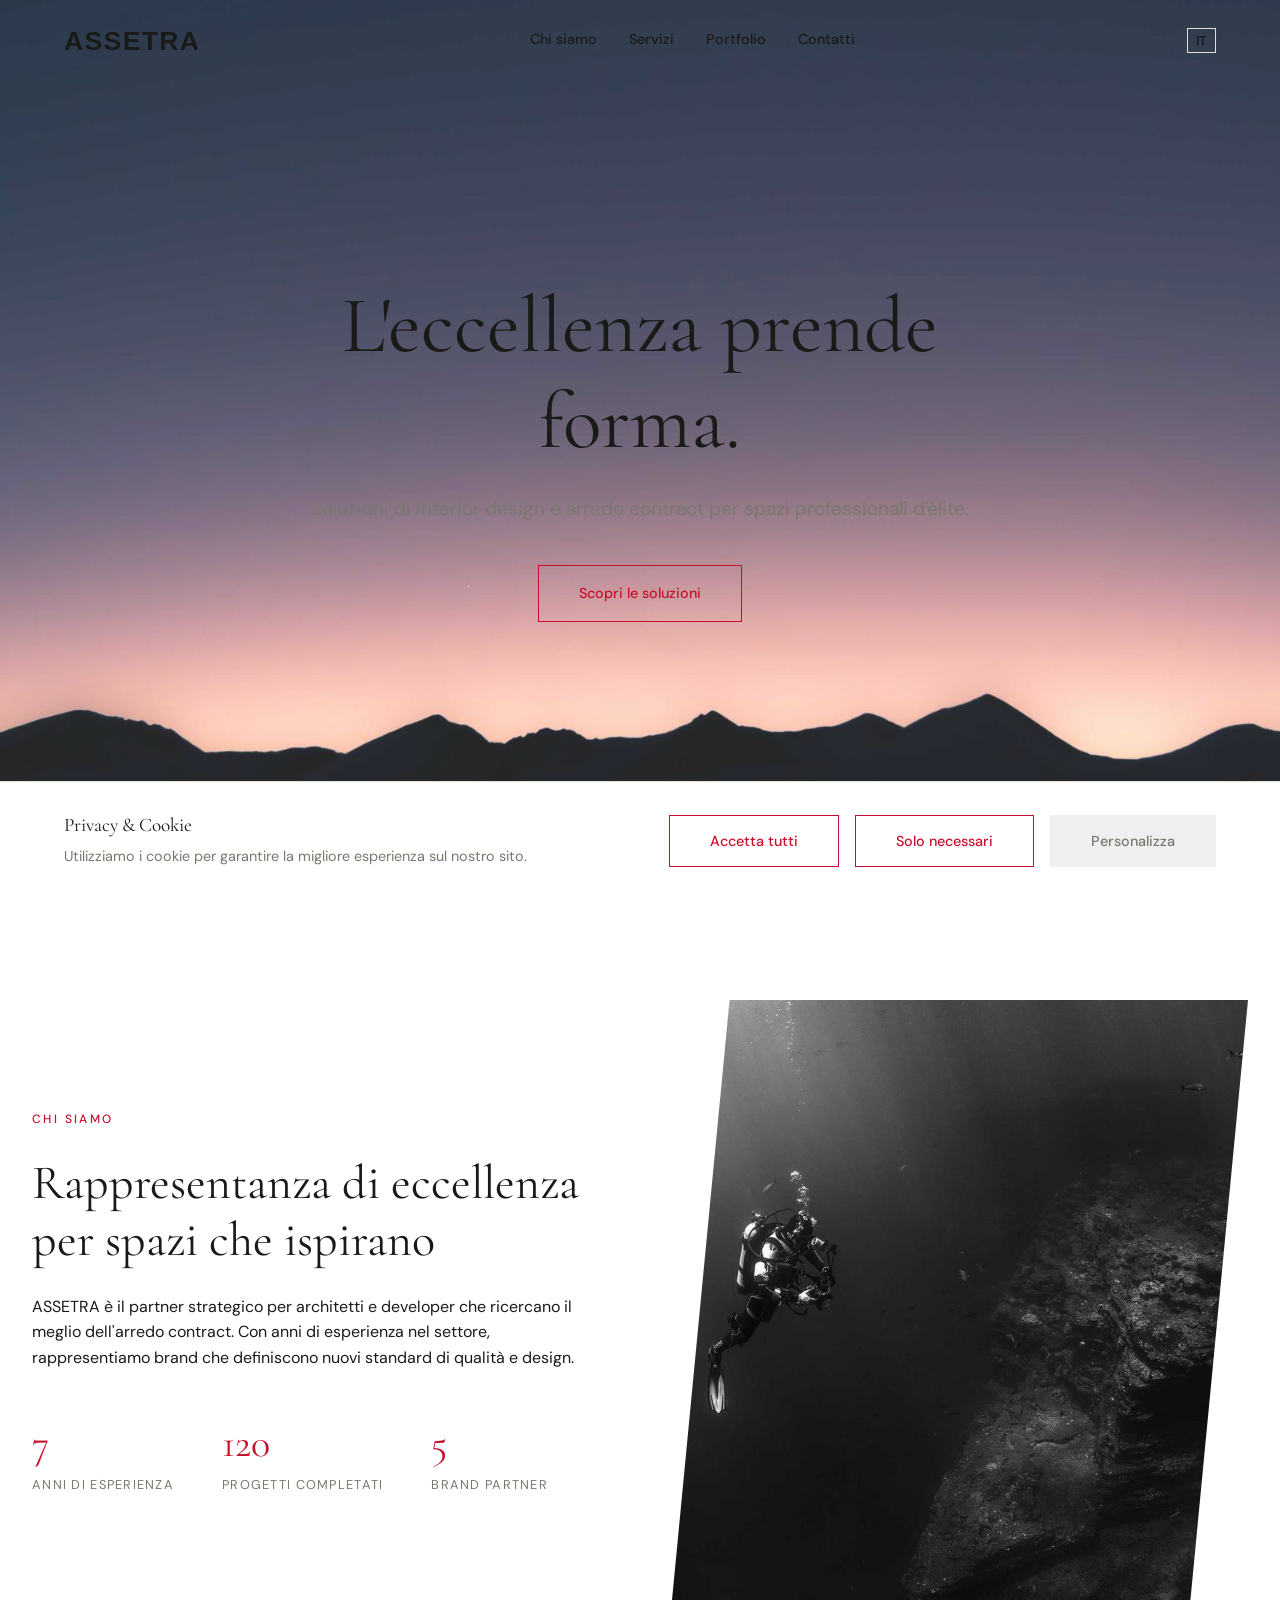
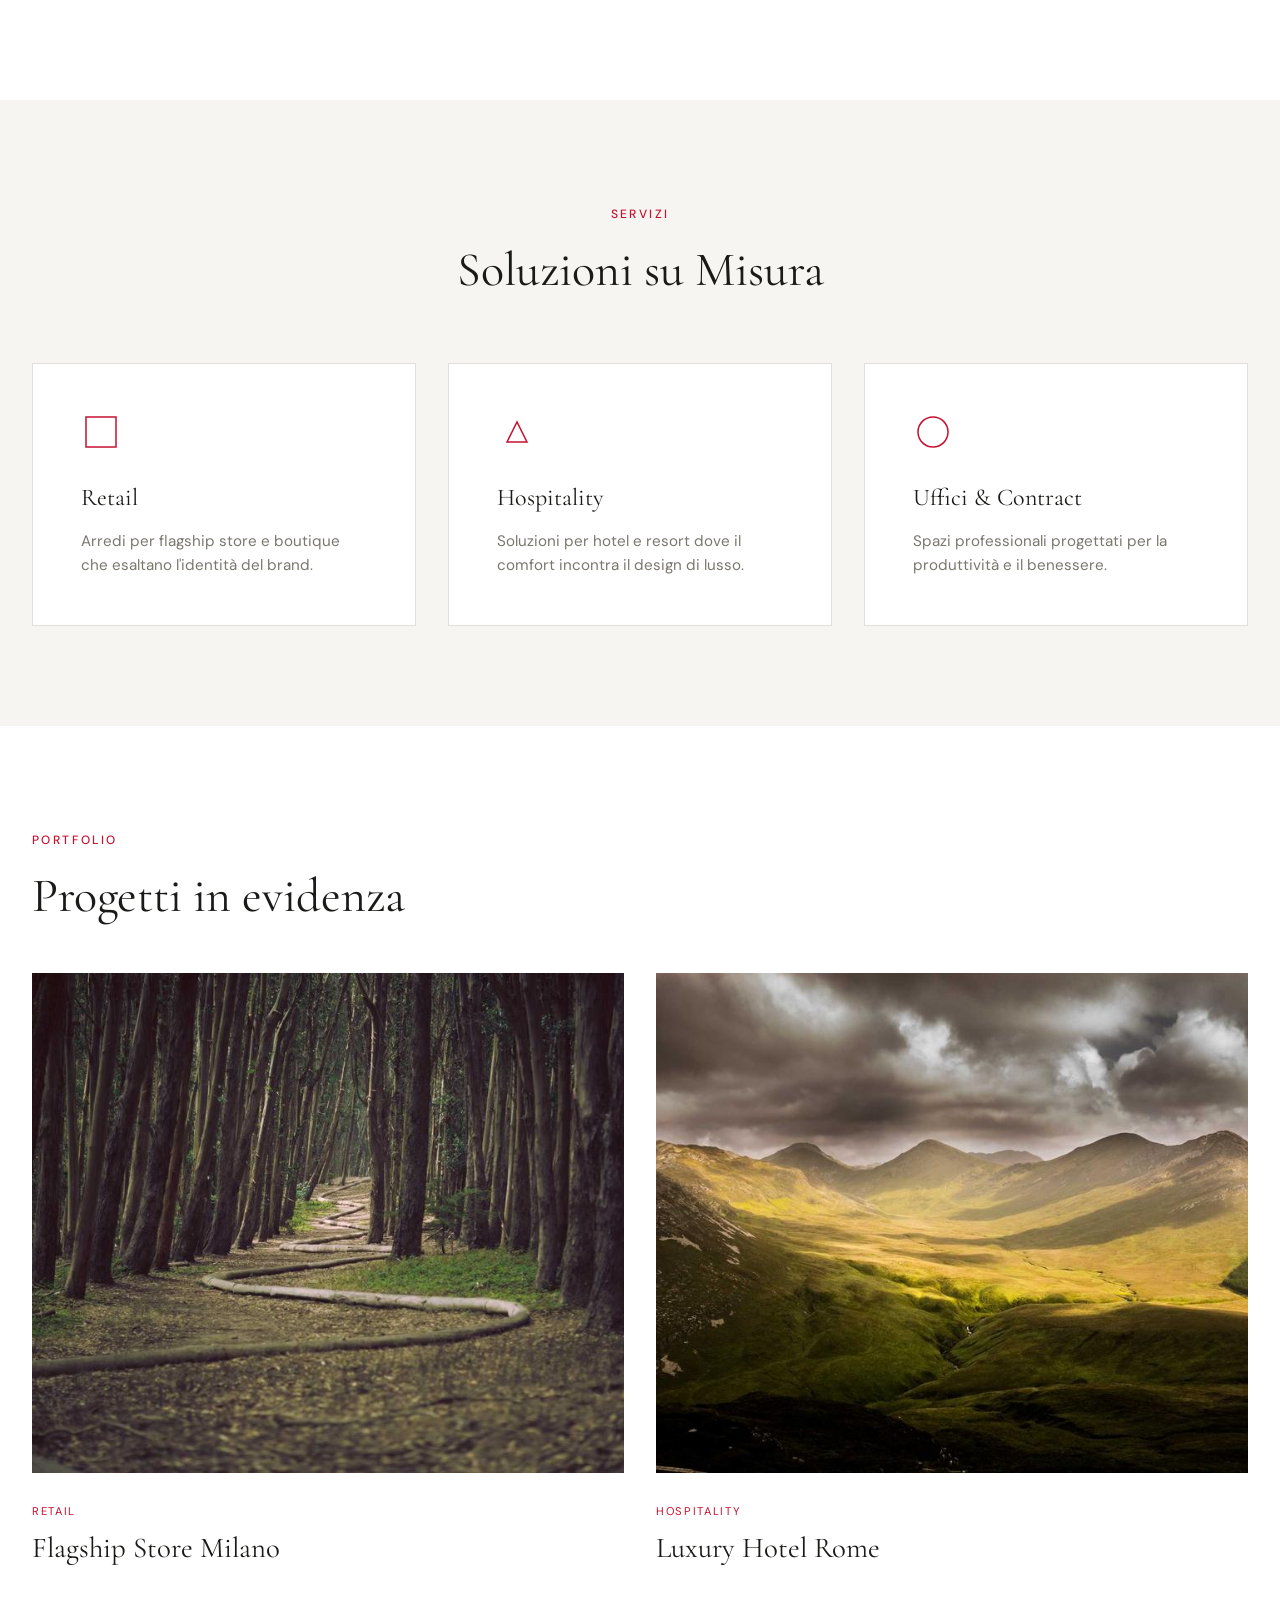
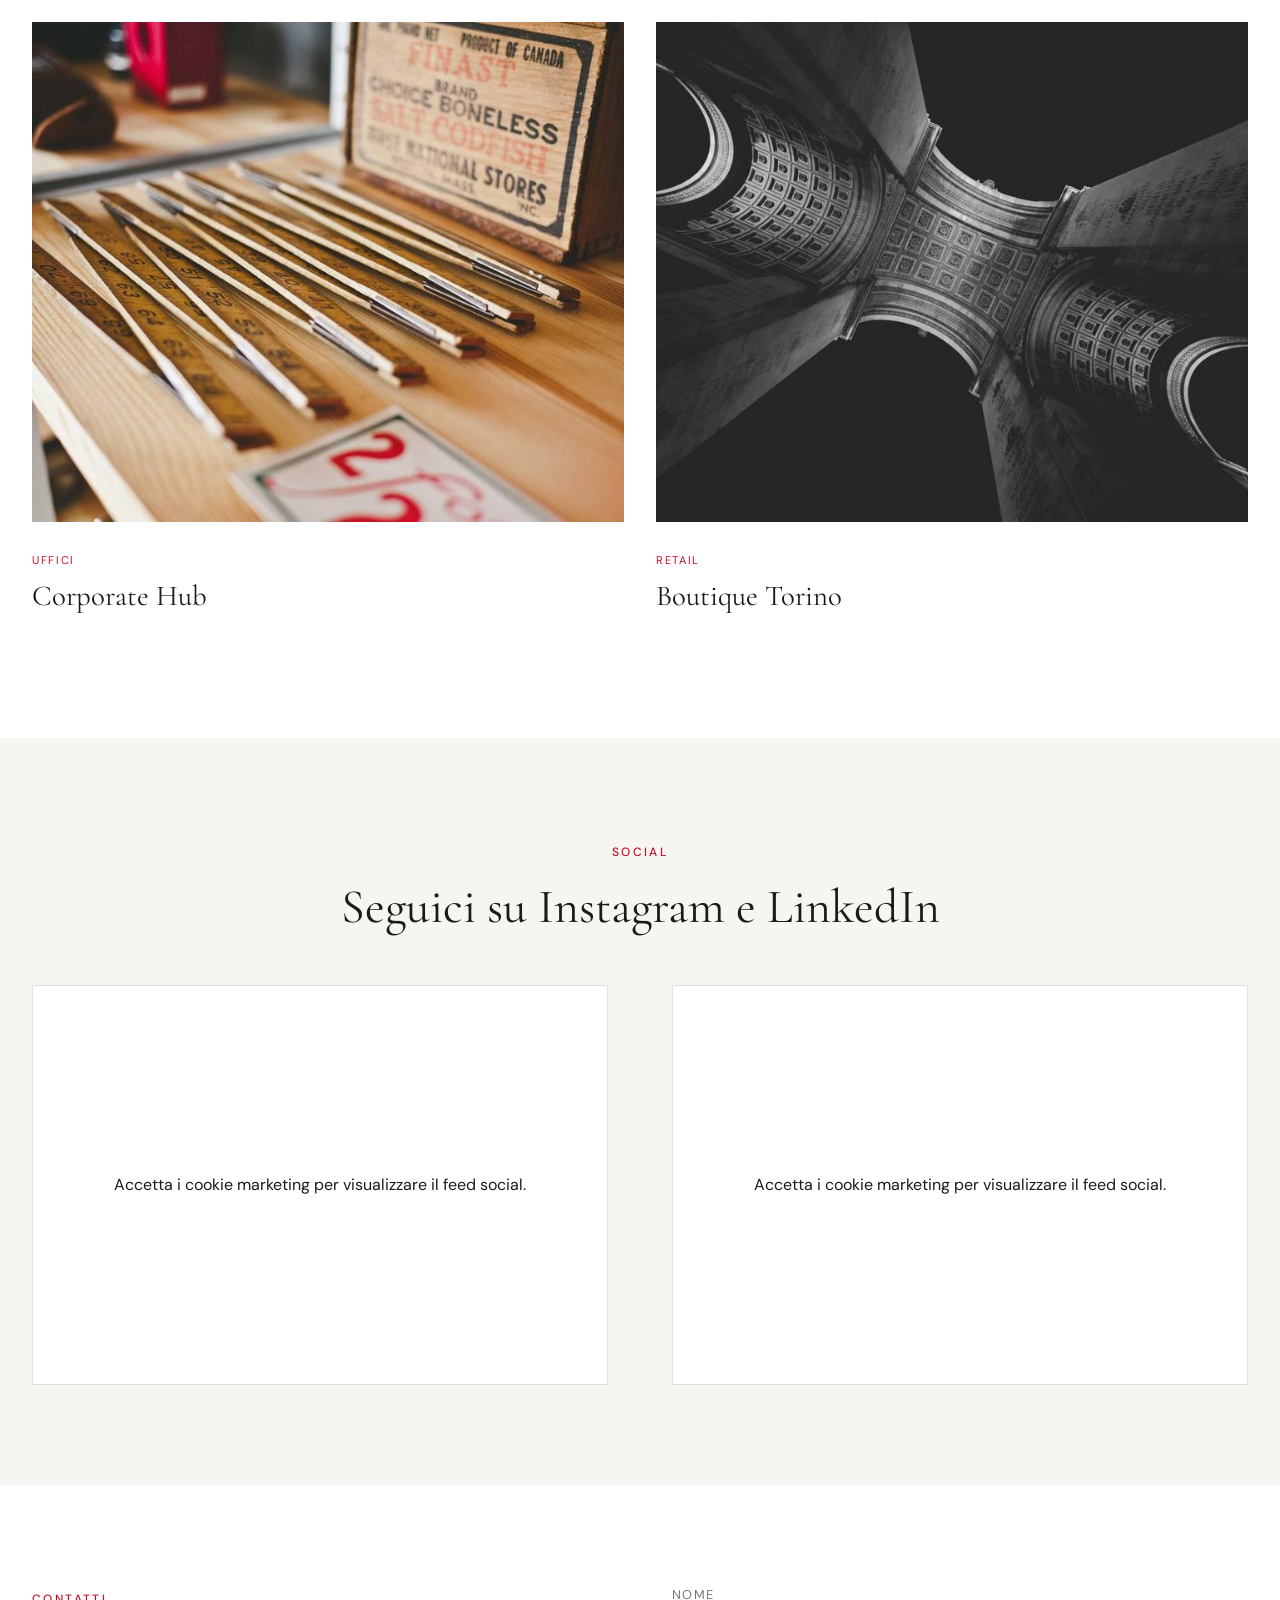
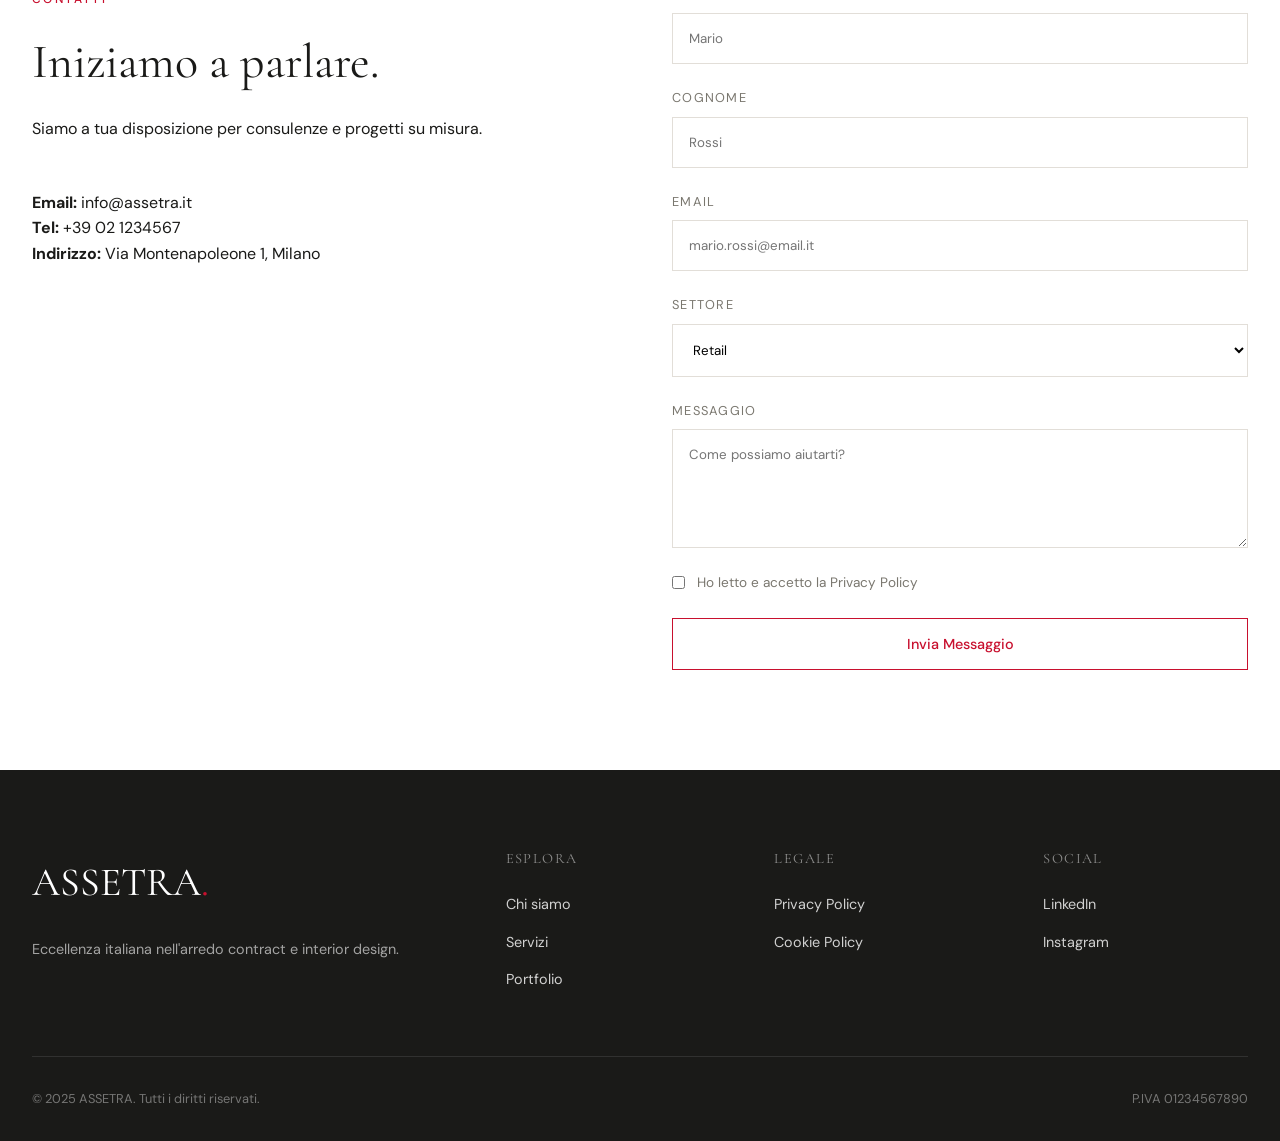
==== index.html @ 1ee89841 "Implement ASSETRA corporate website - Initialized project structure and brand assets. - Implemented " ====
<!DOCTYPE html>
<html lang="it">
<head>
  <meta charset="UTF-8">
  <meta name="viewport" content="width=device-width, initial-scale=1.0">
  <title>ASSETRA | Arredo Contract e Interior Design di Eccellenza — Retail, Hospitality, Uffici</title>
  <meta name="description" content="ASSETRA: Rappresentanza di eccellenza per soluzioni di interior design e arredo contract nel settore retail, hospitality e uffici. Qualità e design italiano.">
  <meta name="keywords" content="arredo contract, interior design, rappresentanza mobili, retail, hospitality, uffici, spazi professionali, arredo su misura">

  <!-- Open Graph -->
  <meta property="og:title" content="ASSETRA | Arredo Contract e Interior Design di Eccellenza">
  <meta property="og:description" content="Rappresentanza di eccellenza per soluzioni di interior design e arredo contract.">
  <meta property="og:image" content="https://www.assetra.it/assets/images/hero-main.jpg">
  <meta property="og:url" content="https://www.assetra.it/">
  <meta property="og:type" content="website">

  <link rel="stylesheet" href="assets/css/main.css">
  <link rel="stylesheet" href="assets/css/cookie-banner.css">

  <style>
    /* Section specific styles for early layout */
    section {
      overflow: hidden;
    }

    header {
      position: fixed;
      top: 0;
      width: 100%;
      height: var(--header-height);
      display: flex;
      align-items: center;
      justify-content: space-between;
      padding: 0 4rem;
      z-index: 100;
      transition: background 0.4s ease, border 0.4s ease;
      background: transparent;
    }

    header.scrolled {
      background: var(--color-surface);
      border-bottom: 1px solid var(--color-border);
    }

    .logo img {
      height: 40px;
    }

    .nav-links {
      display: flex;
      gap: 2rem;
      font-size: 0.9rem;
      font-weight: 500;
    }

    .nav-links a:hover {
      color: var(--color-accent);
    }

    #lang-toggle {
      cursor: pointer;
      font-weight: 600;
      font-size: 0.8rem;
      border: 1px solid var(--color-border);
      padding: 0.2rem 0.5rem;
    }

    #hero {
      height: 100vh;
      width: 100%;
      position: relative;
      display: flex;
      align-items: center;
      justify-content: center;
      overflow: hidden;
    }

    .hero-bg {
      position: absolute;
      top: 0;
      left: 0;
      width: 100%;
      height: 100%;
      background-image: url('assets/images/hero-main.jpg');
      background-size: cover;
      background-position: center;
      z-index: -1;
    }

    .hero-overlay {
      position: absolute;
      top: 0;
      left: 0;
      width: 100%;
      height: 100%;
      background: rgba(247,245,242,0.15);
      z-index: 0;
    }

    .hero-content {
      position: relative;
      z-index: 1;
      text-align: center;
      max-width: 800px;
    }

    .hero-content h1 {
      font-size: clamp(3rem, 8vw, 5rem);
      margin-bottom: 1.5rem;
    }

    .hero-content p {
      font-size: 1.2rem;
      color: var(--color-text-muted);
      margin-bottom: 2.5rem;
    }

    .scroll-indicator {
      position: absolute;
      bottom: 2rem;
      left: 50%;
      transform: translateX(-50%);
      width: 1px;
      height: 60px;
      background: var(--color-border);
      overflow: hidden;
    }

    .scroll-indicator::after {
      content: '';
      position: absolute;
      top: 0;
      left: 0;
      width: 100%;
      height: 100%;
      background: var(--color-accent);
      animation: scrollLine 2s infinite;
    }

    @keyframes scrollLine {
      0% { transform: translateY(-100%); }
      100% { transform: translateY(100%); }
    }

    #about {
      background: var(--color-surface);
      display: flex;
      align-items: center;
      min-height: 80vh;
    }

    .about-container {
      display: grid;
      grid-template-columns: 1fr 1fr;
      align-items: center;
      gap: 4rem;
    }

    .about-image {
      position: relative;
    }

    .about-image img {
      width: 100%;
      height: 600px;
      object-fit: cover;
      clip-path: polygon(10% 0%, 100% 0%, 90% 100%, 0% 100%);
    }

    .about-stats {
      display: flex;
      gap: 3rem;
      margin-top: 3rem;
    }

    .stat-item h3 {
      font-size: 2.5rem;
      color: var(--color-accent);
      margin-bottom: 0.5rem;
    }

    .stat-item p {
      font-size: 0.8rem;
      text-transform: uppercase;
      letter-spacing: 0.1em;
      color: var(--color-text-muted);
    }

    #services {
      background: var(--color-bg);
    }

    .services-grid {
      display: grid;
      grid-template-columns: repeat(3, 1fr);
      gap: 2rem;
      margin-top: 4rem;
    }

    .service-card {
      background: var(--color-surface);
      padding: 3rem;
      border: 1px solid var(--color-border);
      transition: all 0.4s ease;
    }

    .service-card:hover {
      border-color: var(--color-accent);
      transform: translateY(-10px);
    }

    .service-card h3 {
      font-size: 1.5rem;
      margin: 1.5rem 0 1rem;
    }

    .service-card p {
      color: var(--color-text-muted);
      font-size: 0.95rem;
    }

    .service-icon {
      width: 40px;
      height: 40px;
      stroke: var(--color-accent);
      stroke-width: 1.5;
      fill: none;
    }

    #portfolio {
      background: var(--color-surface);
    }

    .portfolio-grid {
      display: grid;
      grid-template-columns: repeat(2, 1fr);
      gap: 2rem;
      margin-top: 3rem;
    }

    .portfolio-item {
      position: relative;
      overflow: hidden;
      cursor: pointer;
    }

    .portfolio-item img {
      width: 100%;
      height: 500px;
      object-fit: cover;
      transition: transform 0.8s ease;
    }

    .portfolio-item:hover img {
      transform: scale(1.05);
    }

    .portfolio-info {
      padding: 1.5rem 0;
    }

    .portfolio-info span {
      font-size: 0.7rem;
      text-transform: uppercase;
      letter-spacing: 0.15em;
      color: var(--color-accent);
    }

    .portfolio-info h3 {
      font-size: 1.8rem;
      margin-top: 0.5rem;
    }

    #social-feed {
      background: var(--color-bg);
    }

    .social-grid {
      display: grid;
      grid-template-columns: 1fr 1fr;
      gap: 4rem;
      margin-top: 3rem;
    }

    .social-embed-placeholder {
      background: var(--color-surface);
      border: 1px solid var(--color-border);
      height: 400px;
      display: flex;
      align-items: center;
      justify-content: center;
      text-align: center;
      padding: 2rem;
    }

    #contact {
      background: var(--color-surface);
    }

    .contact-container {
      display: grid;
      grid-template-columns: 1fr 1fr;
      gap: 4rem;
    }

    .contact-form {
      display: flex;
      flex-direction: column;
      gap: 1.5rem;
    }

    .form-group {
      display: flex;
      flex-direction: column;
      gap: 0.5rem;
    }

    .form-group label {
      font-size: 0.8rem;
      text-transform: uppercase;
      letter-spacing: 0.1em;
      color: var(--color-text-muted);
    }

    .form-group input,
    .form-group select,
    .form-group textarea {
      padding: 1rem;
      border: 1px solid var(--color-border);
      background: transparent;
      font-family: var(--font-body);
      outline: none;
      transition: border-color 0.3s ease;
    }

    .form-group input:focus,
    .form-group select:focus,
    .form-group textarea:focus {
      border-color: var(--color-accent);
    }

    .privacy-check {
      display: flex;
      align-items: flex-start;
      gap: 0.75rem;
      font-size: 0.85rem;
      color: var(--color-text-muted);
    }

    .privacy-check input {
      margin-top: 0.25rem;
    }

    footer {
      background: var(--color-text);
      color: white;
      padding: 5rem 0 2rem;
    }

    .footer-grid {
      display: grid;
      grid-template-columns: 2fr 1fr 1fr 1fr;
      gap: 4rem;
      margin-bottom: 4rem;
    }

    .footer-logo {
      font-family: var(--font-display);
      font-size: 2.5rem;
      margin-bottom: 1.5rem;
    }

    .footer-links h4 {
      font-size: 0.9rem;
      text-transform: uppercase;
      letter-spacing: 0.1em;
      margin-bottom: 1.5rem;
      color: rgba(255,255,255,0.5);
    }

    .footer-links ul {
      display: flex;
      flex-direction: column;
      gap: 0.75rem;
    }

    .footer-links a {
      font-size: 0.9rem;
      color: rgba(255,255,255,0.8);
    }

    .footer-links a:hover {
      color: white;
    }

    .footer-bottom {
      border-top: 1px solid rgba(255,255,255,0.1);
      padding-top: 2rem;
      display: flex;
      justify-content: space-between;
      font-size: 0.8rem;
      color: rgba(255,255,255,0.4);
    }

    @media (max-width: 1024px) {
      header { padding: 0 2rem; }
      .nav-links { display: none; } /* Mobile menu simplified for now */

      .about-container, .contact-container, .social-grid, .footer-grid {
        grid-template-columns: 1fr;
        gap: 2rem;
      }

      .services-grid, .portfolio-grid {
        grid-template-columns: 1fr;
      }
    }
  </style>
</head>
<body>

  <header>
    <div class="logo">
      <a href="#"><img src="assets/svg/logo.svg" alt="ASSETRA Logo"></a>
    </div>

    <nav class="nav-links">
      <a href="#about" data-it="Chi siamo" data-en="About Us">Chi siamo</a>
      <a href="#services" data-it="Servizi" data-en="Services">Servizi</a>
      <a href="#portfolio" data-it="Portfolio" data-en="Portfolio">Portfolio</a>
      <a href="#contact" data-it="Contatti" data-en="Contact">Contatti</a>
    </nav>

    <div class="header-actions">
      <span id="lang-toggle">IT</span>
    </div>
  </header>

  <main>
    <section id="hero">
      <div class="hero-bg"></div>
      <div class="hero-overlay"></div>
      <div class="hero-content reveal">
        <h1 data-it="L'eccellenza prende forma." data-en="Excellence takes shape.">L'eccellenza prende forma.</h1>
        <p data-it="Soluzioni di interior design e arredo contract per spazi professionali d'élite." data-en="Interior design and contract furnishing solutions for elite professional spaces.">Soluzioni di interior design e arredo contract per spazi professionali d'élite.</p>
        <a href="#services" class="btn btn-outline-accent" data-it="Scopri le soluzioni" data-en="Discover solutions">Scopri le soluzioni</a>
      </div>
      <div class="scroll-indicator"></div>
    </section>

    <section id="about" class="section-padding">
      <div class="container about-container">
        <div class="about-text reveal">
          <span class="uppercase-xs text-accent" data-it="Chi Siamo" data-en="About Us">Chi Siamo</span>
          <h2 style="font-size: 3rem; margin: 1.5rem 0;" data-it="Rappresentanza di eccellenza per spazi che ispirano" data-en="Excellence representation for inspiring spaces">Rappresentanza di eccellenza per spazi che ispirano</h2>
          <p data-it="ASSETRA è il partner strategico per architetti e developer che ricercano il meglio dell'arredo contract. Con anni di esperienza nel settore, rappresentiamo brand che definiscono nuovi standard di qualità e design." data-en="ASSETRA is the strategic partner for architects and developers seeking the best in contract furnishing. With years of industry experience, we represent brands that define new standards of quality and design.">ASSETRA è il partner strategico per architetti e developer che ricercano il meglio dell'arredo contract. Con anni di esperienza nel settore, rappresentiamo brand che definiscono nuovi standard di qualità e design.</p>

          <div class="about-stats">
            <div class="stat-item">
              <h3 class="stat-number" data-target="15">0</h3>
              <p data-it="Anni di Esperienza" data-en="Years of Experience">Anni di Esperienza</p>
            </div>
            <div class="stat-item">
              <h3 class="stat-number" data-target="250">0</h3>
              <p data-it="Progetti Completati" data-en="Projects Completed">Progetti Completati</p>
            </div>
            <div class="stat-item">
              <h3 class="stat-number" data-target="12">0</h3>
              <p data-it="Brand Partner" data-en="Partner Brands">Brand Partner</p>
            </div>
          </div>
        </div>
        <div class="about-image reveal" style="transition-delay: 0.2s;">
          <img src="assets/images/about-main.jpg" alt="Interior Design Consultation" loading="lazy">
        </div>
      </div>
    </section>

    <section id="services" class="section-padding">
      <div class="container">
        <div class="text-center reveal">
          <span class="uppercase-xs text-accent" data-it="Servizi" data-en="Services">Servizi</span>
          <h2 style="font-size: 3rem; margin-top: 1rem;" data-it="Soluzioni su Misura" data-en="Tailored Solutions">Soluzioni su Misura</h2>
        </div>

        <div class="services-grid">
          <div class="service-card reveal">
            <svg class="service-icon"><rect x="5" y="5" width="30" height="30" /></svg>
            <h3 data-it="Retail" data-en="Retail">Retail</h3>
            <p data-it="Arredi per flagship store e boutique che esaltano l'identità del brand." data-en="Furnishings for flagship stores and boutiques that enhance brand identity.">Arredi per flagship store e boutique che esaltano l'identità del brand.</p>
          </div>
          <div class="service-card reveal" style="transition-delay: 0.1s;">
            <svg class="service-icon"><path d="M10 30 L20 10 L30 30 Z" /></svg>
            <h3 data-it="Hospitality" data-en="Hospitality">Hospitality</h3>
            <p data-it="Soluzioni per hotel e resort dove il comfort incontra il design di lusso." data-en="Solutions for hotels and resorts where comfort meets luxury design.">Soluzioni per hotel e resort dove il comfort incontra il design di lusso.</p>
          </div>
          <div class="service-card reveal" style="transition-delay: 0.2s;">
            <svg class="service-icon"><circle cx="20" cy="20" r="15" /></svg>
            <h3 data-it="Uffici & Contract" data-en="Offices & Contract">Uffici & Contract</h3>
            <p data-it="Spazi professionali progettati per la produttività e il benessere." data-en="Professional spaces designed for productivity and well-being.">Spazi professionali progettati per la produttività e il benessere.</p>
          </div>
        </div>
      </div>
    </section>

    <section id="portfolio" class="section-padding">
      <div class="container">
        <div class="reveal">
          <span class="uppercase-xs text-accent" data-it="Portfolio" data-en="Portfolio">Portfolio</span>
          <h2 style="font-size: 3rem; margin-top: 1rem;" data-it="Progetti in evidenza" data-en="Featured Projects">Progetti in evidenza</h2>
        </div>

        <div class="portfolio-grid">
          <div class="portfolio-item reveal">
            <img src="assets/images/portfolio-retail-01.jpg" alt="Retail Project" loading="lazy">
            <div class="portfolio-info">
              <span data-it="Retail" data-en="Retail">Retail</span>
              <h3 data-it="Flagship Store Milano" data-en="Milan Flagship Store">Flagship Store Milano</h3>
            </div>
          </div>
          <div class="portfolio-item reveal" style="transition-delay: 0.1s;">
            <img src="assets/images/portfolio-hospitality-01.jpg" alt="Hospitality Project" loading="lazy">
            <div class="portfolio-info">
              <span data-it="Hospitality" data-en="Hospitality">Hospitality</span>
              <h3 data-it="Luxury Hotel Rome" data-en="Luxury Hotel Rome">Luxury Hotel Rome</h3>
            </div>
          </div>
          <div class="portfolio-item reveal">
            <img src="assets/images/portfolio-office-01.jpg" alt="Office Project" loading="lazy">
            <div class="portfolio-info">
              <span data-it="Uffici" data-en="Offices">Uffici</span>
              <h3 data-it="Corporate Hub" data-en="Corporate Hub">Corporate Hub</h3>
            </div>
          </div>
          <div class="portfolio-item reveal" style="transition-delay: 0.1s;">
            <img src="assets/images/portfolio-retail-02.jpg" alt="Retail Project" loading="lazy">
            <div class="portfolio-info">
              <span data-it="Retail" data-en="Retail">Retail</span>
              <h3 data-it="Boutique Torino" data-en="Turin Boutique">Boutique Torino</h3>
            </div>
          </div>
        </div>
      </div>
    </section>

    <section id="social-feed" class="section-padding">
      <div class="container">
        <div class="text-center reveal">
          <span class="uppercase-xs text-accent" data-it="Social" data-en="Social">Social</span>
          <h2 style="font-size: 3rem; margin-top: 1rem;" data-it="Seguici su Instagram e LinkedIn" data-en="Follow us on Instagram & LinkedIn">Seguici su Instagram e LinkedIn</h2>
        </div>

        <div class="social-grid">
          <div class="social-embed-placeholder reveal" data-type="LinkedIn">
            <!-- TODO: sostituire con embed LinkedIn SDK -->
          </div>
          <div class="social-embed-placeholder reveal" data-type="Instagram" style="transition-delay: 0.1s;">
            <!-- TODO: sostituire con embed Instagram SDK -->
          </div>
        </div>
      </div>
    </section>

    <section id="contact" class="section-padding">
      <div class="container contact-container">
        <div class="contact-info reveal">
          <span class="uppercase-xs text-accent" data-it="Contatti" data-en="Contact">Contatti</span>
          <h2 style="font-size: 3rem; margin: 1.5rem 0;" data-it="Iniziamo a parlare." data-en="Let's start talking.">Iniziamo a parlare.</h2>
          <p style="margin-bottom: 3rem;" data-it="Siamo a tua disposizione per consulenze e progetti su misura." data-en="We are at your disposal for consultations and custom projects.">Siamo a tua disposizione per consulenze e progetti su misura.</p>

          <div class="contact-details">
            <p><strong>Email:</strong> info@assetra.it</p>
            <p><strong>Tel:</strong> +39 02 1234567</p>
            <p><strong>Indirizzo:</strong> Via Montenapoleone 1, Milano</p>
          </div>
        </div>

        <div class="contact-form reveal" style="transition-delay: 0.2s;">
          <div class="form-group">
            <label data-it="Nome" data-en="First Name">Nome</label>
            <input type="text" placeholder="Mario">
          </div>
          <div class="form-group">
            <label data-it="Cognome" data-en="Last Name">Cognome</label>
            <input type="text" placeholder="Rossi">
          </div>
          <div class="form-group">
            <label data-it="Email" data-en="Email">Email</label>
            <input type="email" placeholder="mario.rossi@email.it">
          </div>
          <div class="form-group">
            <label data-it="Settore" data-en="Sector">Settore</label>
            <select>
              <option value="retail">Retail</option>
              <option value="hospitality">Hospitality</option>
              <option value="office">Uffici</option>
              <option value="professional">Spazi Professionali</option>
            </select>
          </div>
          <div class="form-group">
            <label data-it="Messaggio" data-en="Message">Messaggio</label>
            <textarea rows="5" placeholder="Come possiamo aiutarti?"></textarea>
          </div>
          <div class="privacy-check">
            <input type="checkbox" id="privacy-policy">
            <label for="privacy-policy" data-it="Ho letto e accetto la Privacy Policy" data-en="I have read and accept the Privacy Policy">Ho letto e accetto la Privacy Policy</label>
          </div>
          <button class="btn btn-outline-accent" data-it="Invia Messaggio" data-en="Send Message">Invia Messaggio</button>
        </div>
      </div>
    </section>
  </main>

  <footer>
    <div class="container">
      <div class="footer-grid">
        <div class="footer-brand">
          <div class="footer-logo">ASSETRA<span style="color: var(--color-accent)">.</span></div>
          <p style="opacity: 0.6; font-size: 0.9rem;" data-it="Eccellenza italiana nell'arredo contract e interior design." data-en="Italian excellence in contract furnishing and interior design.">Eccellenza italiana nell'arredo contract e interior design.</p>
        </div>
        <div class="footer-links">
          <h4 data-it="Esplora" data-en="Explore">Esplora</h4>
          <ul>
            <li><a href="#about" data-it="Chi siamo" data-en="About Us">Chi siamo</a></li>
            <li><a href="#services" data-it="Servizi" data-en="Services">Servizi</a></li>
            <li><a href="#portfolio" data-it="Portfolio" data-en="Portfolio">Portfolio</a></li>
          </ul>
        </div>
        <div class="footer-links">
          <h4 data-it="Legale" data-en="Legal">Legale</h4>
          <ul>
            <li><a href="privacy-policy.html">Privacy Policy</a></li>
            <li><a href="cookie-policy.html">Cookie Policy</a></li>
          </ul>
        </div>
        <div class="footer-links">
          <h4 data-it="Social" data-en="Social">Social</h4>
          <ul>
            <li><a href="#">LinkedIn</a></li>
            <li><a href="#">Instagram</a></li>
          </ul>
        </div>
      </div>
      <div class="footer-bottom">
        <p>© 2025 ASSETRA. <span data-it="Tutti i diritti riservati." data-en="All rights reserved.">Tutti i diritti riservati.</span></p>
        <p>P.IVA 01234567890</p>
      </div>
    </div>
  </footer>

  <div class="cookie-banner">
    <div class="container">
      <div class="cookie-content">
        <h3 data-it="Privacy & Cookie" data-en="Privacy & Cookies">Privacy & Cookie</h3>
        <p data-it="Utilizziamo i cookie per garantire la migliore esperienza sul nostro sito." data-en="We use cookies to ensure the best experience on our website.">Utilizziamo i cookie per garantire la migliore esperienza sul nostro sito.</p>
      </div>
      <div class="cookie-actions">
        <button id="cookie-accept-all" class="btn btn-outline-accent" data-it="Accetta tutti" data-en="Accept all">Accetta tutti</button>
        <button id="cookie-necessary" class="btn btn-outline-accent" data-it="Solo necessari" data-en="Necessary only">Solo necessari</button>
        <button id="cookie-customize" class="btn" style="color: var(--color-text-muted)" data-it="Personalizza" data-en="Customize">Personalizza</button>
      </div>
    </div>
  </div>

  <script src="assets/js/cookie-consent.js"></script>
  <script src="assets/js/main.js"></script>
  <script src="assets/js/social-feed-placeholder.js"></script>
</body>
</html>
---- assets/css/main.css ----
@import url('https://fonts.googleapis.com/css2?family=Cormorant+Garamond:ital,wght@0,300;0,400;0,600;1,300;1,400&family=DM+Sans:wght@300;400;500&display=swap');

:root {
  --color-bg:         #F7F5F2;   /* off-white caldo, non bianco puro */
  --color-surface:    #FFFFFF;
  --color-text:       #1A1A18;   /* quasi-nero elegante */
  --color-text-muted: #7A776F;
  --color-accent:     #C8102E;   /* rosso ASSETRA — usarlo con parsimonia */
  --color-accent-dim: #E8D5D8;   /* rosso desaturato per sfondi sottili */
  --color-border:     #E2DED8;
  --color-gold:       #C9A96E;   /* opzionale: accento lusso secondario */

  --font-display: 'Cormorant Garamond', serif;
  --font-body: 'DM Sans', sans-serif;

  --transition-smooth: 0.8s ease;
  --header-height: 80px;
}

* {
  margin: 0;
  padding: 0;
  box-sizing: border-box;
}

html {
  scroll-behavior: smooth;
}

body {
  font-family: var(--font-body);
  background-color: var(--color-bg);
  color: var(--color-text);
  line-height: 1.6;
  -webkit-font-smoothing: antialiased;
}

h1, h2, h3, h4, .display-font {
  font-family: var(--font-display);
  font-weight: 400;
  line-height: 1.2;
}

a {
  text-decoration: none;
  color: inherit;
  transition: 0.3s ease;
}

ul {
  list-style: none;
}

img {
  max-width: 100%;
  height: auto;
  display: block;
}

/* Utilities */
.container {
  max-width: 1440px;
  margin: 0 auto;
  padding: 0 2rem;
}

.section-padding {
  padding: 100px 0;
}

.uppercase-xs {
  font-size: 0.75rem;
  text-transform: uppercase;
  letter-spacing: 0.2em;
  font-weight: 500;
}

.text-center { text-align: center; }
.text-accent { color: var(--color-accent); }

/* Buttons */
.btn {
  display: inline-block;
  padding: 1rem 2.5rem;
  border-radius: 0;
  font-family: var(--font-body);
  font-weight: 500;
  font-size: 0.9rem;
  cursor: pointer;
  transition: all 0.4s ease;
  border: 1px solid transparent;
}

.btn-outline-accent {
  border-color: var(--color-accent);
  color: var(--color-accent);
  background: transparent;
}

.btn-outline-accent:hover {
  background: var(--color-accent);
  color: white;
}

/* Animations */
.reveal {
  opacity: 0;
  transform: translateY(30px);
  transition: opacity var(--transition-smooth), transform var(--transition-smooth);
}

.reveal.active {
  opacity: 1;
  transform: translateY(0);
}

/* Responsive */
@media (max-width: 768px) {
  .section-padding {
    padding: 60px 0;
  }
}
---- assets/css/cookie-banner.css ----
.cookie-banner {
  position: fixed;
  bottom: 0;
  left: 0;
  width: 100%;
  background: var(--color-surface);
  border-top: 1px solid var(--color-border);
  padding: 2rem;
  z-index: 1000;
  transform: translateY(100%);
  transition: transform 0.5s ease;
}

.cookie-banner.active {
  transform: translateY(0);
}

.cookie-banner .container {
  display: flex;
  justify-content: space-between;
  align-items: center;
  gap: 2rem;
}

.cookie-content h3 {
  font-size: 1.2rem;
  margin-bottom: 0.5rem;
}

.cookie-content p {
  font-size: 0.9rem;
  color: var(--color-text-muted);
}

.cookie-actions {
  display: flex;
  gap: 1rem;
  flex-shrink: 0;
}

.cookie-modal {
  position: fixed;
  top: 50%;
  left: 50%;
  transform: translate(-50%, -50%);
  background: var(--color-surface);
  padding: 3rem;
  z-index: 1001;
  width: 90%;
  max-width: 600px;
  display: none;
}

.cookie-modal.active {
  display: block;
}

.cookie-overlay {
  position: fixed;
  top: 0;
  left: 0;
  width: 100%;
  height: 100%;
  background: rgba(0,0,0,0.5);
  z-index: 1000;
  display: none;
}

.cookie-overlay.active {
  display: block;
}

@media (max-width: 768px) {
  .cookie-banner .container {
    flex-direction: column;
    align-items: flex-start;
  }

  .cookie-actions {
    width: 100%;
    flex-direction: column;
  }
}
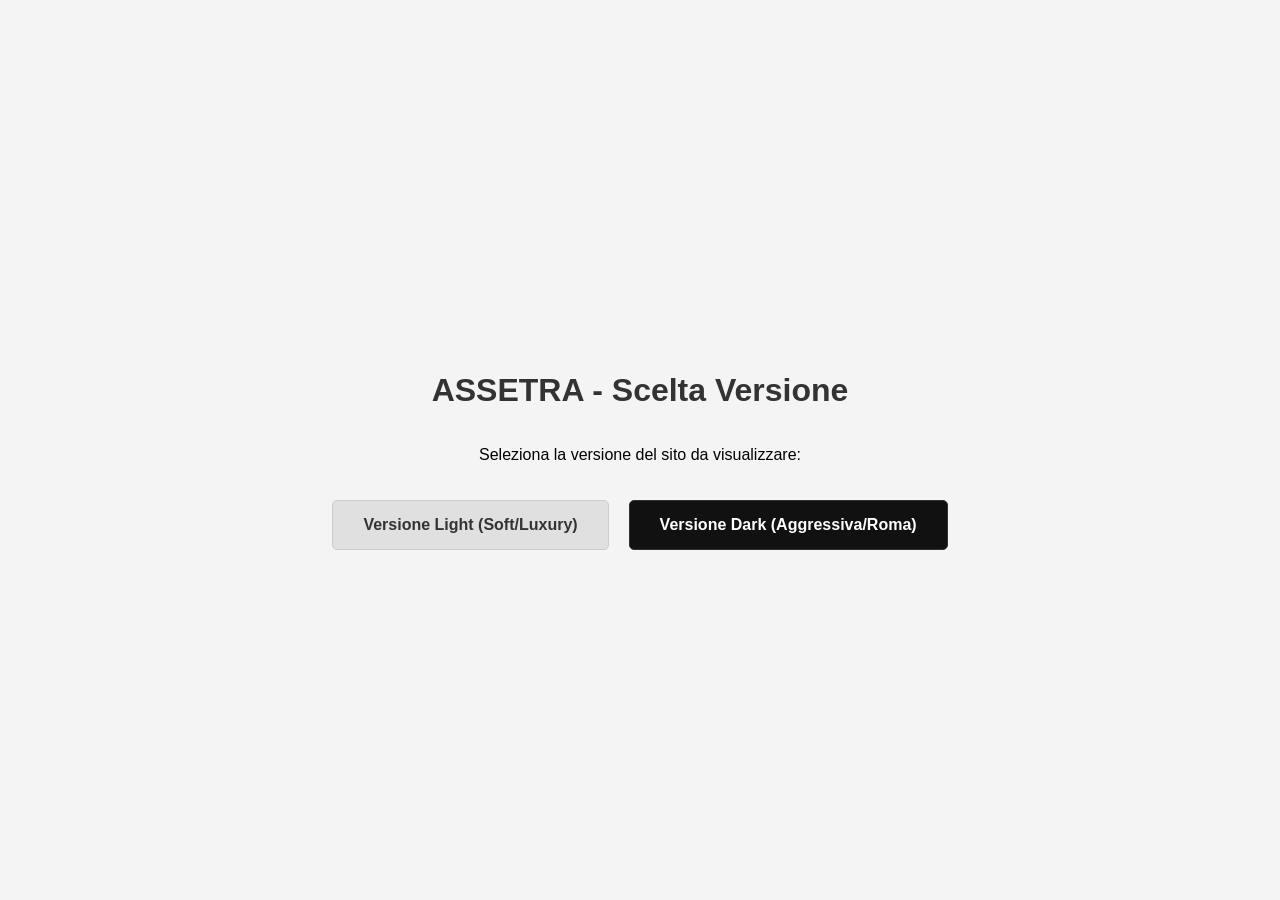
==== commit 39a8d942: "Add light and dark variants of ASSETRA website with preview index Co-authored-by: luca-petra <130548" ====
--- a/index.html
+++ b/index.html
@@ -1,669 +1,57 @@
 <!DOCTYPE html>
 <html lang="it">
 <head>
-  <meta charset="UTF-8">
-  <meta name="viewport" content="width=device-width, initial-scale=1.0">
-  <title>ASSETRA | Arredo Contract e Interior Design di Eccellenza — Retail, Hospitality, Uffici</title>
-  <meta name="description" content="ASSETRA: Rappresentanza di eccellenza per soluzioni di interior design e arredo contract nel settore retail, hospitality e uffici. Qualità e design italiano.">
-  <meta name="keywords" content="arredo contract, interior design, rappresentanza mobili, retail, hospitality, uffici, spazi professionali, arredo su misura">
-
-  <!-- Open Graph -->
-  <meta property="og:title" content="ASSETRA | Arredo Contract e Interior Design di Eccellenza">
-  <meta property="og:description" content="Rappresentanza di eccellenza per soluzioni di interior design e arredo contract.">
-  <meta property="og:image" content="https://www.assetra.it/assets/images/hero-main.jpg">
-  <meta property="og:url" content="https://www.assetra.it/">
-  <meta property="og:type" content="website">
-
-  <link rel="stylesheet" href="assets/css/main.css">
-  <link rel="stylesheet" href="assets/css/cookie-banner.css">
-
-  <style>
-    /* Section specific styles for early layout */
-    section {
-      overflow: hidden;
-    }
-
-    header {
-      position: fixed;
-      top: 0;
-      width: 100%;
-      height: var(--header-height);
-      display: flex;
-      align-items: center;
-      justify-content: space-between;
-      padding: 0 4rem;
-      z-index: 100;
-      transition: background 0.4s ease, border 0.4s ease;
-      background: transparent;
-    }
-
-    header.scrolled {
-      background: var(--color-surface);
-      border-bottom: 1px solid var(--color-border);
-    }
-
-    .logo img {
-      height: 40px;
-    }
-
-    .nav-links {
-      display: flex;
-      gap: 2rem;
-      font-size: 0.9rem;
-      font-weight: 500;
-    }
-
-    .nav-links a:hover {
-      color: var(--color-accent);
-    }
-
-    #lang-toggle {
-      cursor: pointer;
-      font-weight: 600;
-      font-size: 0.8rem;
-      border: 1px solid var(--color-border);
-      padding: 0.2rem 0.5rem;
-    }
-
-    #hero {
-      height: 100vh;
-      width: 100%;
-      position: relative;
-      display: flex;
-      align-items: center;
-      justify-content: center;
-      overflow: hidden;
-    }
-
-    .hero-bg {
-      position: absolute;
-      top: 0;
-      left: 0;
-      width: 100%;
-      height: 100%;
-      background-image: url('assets/images/hero-main.jpg');
-      background-size: cover;
-      background-position: center;
-      z-index: -1;
-    }
-
-    .hero-overlay {
-      position: absolute;
-      top: 0;
-      left: 0;
-      width: 100%;
-      height: 100%;
-      background: rgba(247,245,242,0.15);
-      z-index: 0;
-    }
-
-    .hero-content {
-      position: relative;
-      z-index: 1;
-      text-align: center;
-      max-width: 800px;
-    }
-
-    .hero-content h1 {
-      font-size: clamp(3rem, 8vw, 5rem);
-      margin-bottom: 1.5rem;
-    }
-
-    .hero-content p {
-      font-size: 1.2rem;
-      color: var(--color-text-muted);
-      margin-bottom: 2.5rem;
-    }
-
-    .scroll-indicator {
-      position: absolute;
-      bottom: 2rem;
-      left: 50%;
-      transform: translateX(-50%);
-      width: 1px;
-      height: 60px;
-      background: var(--color-border);
-      overflow: hidden;
-    }
-
-    .scroll-indicator::after {
-      content: '';
-      position: absolute;
-      top: 0;
-      left: 0;
-      width: 100%;
-      height: 100%;
-      background: var(--color-accent);
-      animation: scrollLine 2s infinite;
-    }
-
-    @keyframes scrollLine {
-      0% { transform: translateY(-100%); }
-      100% { transform: translateY(100%); }
-    }
-
-    #about {
-      background: var(--color-surface);
-      display: flex;
-      align-items: center;
-      min-height: 80vh;
-    }
-
-    .about-container {
-      display: grid;
-      grid-template-columns: 1fr 1fr;
-      align-items: center;
-      gap: 4rem;
-    }
-
-    .about-image {
-      position: relative;
-    }
-
-    .about-image img {
-      width: 100%;
-      height: 600px;
-      object-fit: cover;
-      clip-path: polygon(10% 0%, 100% 0%, 90% 100%, 0% 100%);
-    }
-
-    .about-stats {
-      display: flex;
-      gap: 3rem;
-      margin-top: 3rem;
-    }
-
-    .stat-item h3 {
-      font-size: 2.5rem;
-      color: var(--color-accent);
-      margin-bottom: 0.5rem;
-    }
-
-    .stat-item p {
-      font-size: 0.8rem;
-      text-transform: uppercase;
-      letter-spacing: 0.1em;
-      color: var(--color-text-muted);
-    }
-
-    #services {
-      background: var(--color-bg);
-    }
-
-    .services-grid {
-      display: grid;
-      grid-template-columns: repeat(3, 1fr);
-      gap: 2rem;
-      margin-top: 4rem;
-    }
-
-    .service-card {
-      background: var(--color-surface);
-      padding: 3rem;
-      border: 1px solid var(--color-border);
-      transition: all 0.4s ease;
-    }
-
-    .service-card:hover {
-      border-color: var(--color-accent);
-      transform: translateY(-10px);
-    }
-
-    .service-card h3 {
-      font-size: 1.5rem;
-      margin: 1.5rem 0 1rem;
-    }
-
-    .service-card p {
-      color: var(--color-text-muted);
-      font-size: 0.95rem;
-    }
-
-    .service-icon {
-      width: 40px;
-      height: 40px;
-      stroke: var(--color-accent);
-      stroke-width: 1.5;
-      fill: none;
-    }
-
-    #portfolio {
-      background: var(--color-surface);
-    }
-
-    .portfolio-grid {
-      display: grid;
-      grid-template-columns: repeat(2, 1fr);
-      gap: 2rem;
-      margin-top: 3rem;
-    }
-
-    .portfolio-item {
-      position: relative;
-      overflow: hidden;
-      cursor: pointer;
-    }
-
-    .portfolio-item img {
-      width: 100%;
-      height: 500px;
-      object-fit: cover;
-      transition: transform 0.8s ease;
-    }
-
-    .portfolio-item:hover img {
-      transform: scale(1.05);
-    }
-
-    .portfolio-info {
-      padding: 1.5rem 0;
-    }
-
-    .portfolio-info span {
-      font-size: 0.7rem;
-      text-transform: uppercase;
-      letter-spacing: 0.15em;
-      color: var(--color-accent);
-    }
-
-    .portfolio-info h3 {
-      font-size: 1.8rem;
-      margin-top: 0.5rem;
-    }
-
-    #social-feed {
-      background: var(--color-bg);
-    }
-
-    .social-grid {
-      display: grid;
-      grid-template-columns: 1fr 1fr;
-      gap: 4rem;
-      margin-top: 3rem;
-    }
-
-    .social-embed-placeholder {
-      background: var(--color-surface);
-      border: 1px solid var(--color-border);
-      height: 400px;
-      display: flex;
-      align-items: center;
-      justify-content: center;
-      text-align: center;
-      padding: 2rem;
-    }
-
-    #contact {
-      background: var(--color-surface);
-    }
-
-    .contact-container {
-      display: grid;
-      grid-template-columns: 1fr 1fr;
-      gap: 4rem;
-    }
-
-    .contact-form {
-      display: flex;
-      flex-direction: column;
-      gap: 1.5rem;
-    }
-
-    .form-group {
-      display: flex;
-      flex-direction: column;
-      gap: 0.5rem;
-    }
-
-    .form-group label {
-      font-size: 0.8rem;
-      text-transform: uppercase;
-      letter-spacing: 0.1em;
-      color: var(--color-text-muted);
-    }
-
-    .form-group input,
-    .form-group select,
-    .form-group textarea {
-      padding: 1rem;
-      border: 1px solid var(--color-border);
-      background: transparent;
-      font-family: var(--font-body);
-      outline: none;
-      transition: border-color 0.3s ease;
-    }
-
-    .form-group input:focus,
-    .form-group select:focus,
-    .form-group textarea:focus {
-      border-color: var(--color-accent);
-    }
-
-    .privacy-check {
-      display: flex;
-      align-items: flex-start;
-      gap: 0.75rem;
-      font-size: 0.85rem;
-      color: var(--color-text-muted);
-    }
-
-    .privacy-check input {
-      margin-top: 0.25rem;
-    }
-
-    footer {
-      background: var(--color-text);
-      color: white;
-      padding: 5rem 0 2rem;
-    }
-
-    .footer-grid {
-      display: grid;
-      grid-template-columns: 2fr 1fr 1fr 1fr;
-      gap: 4rem;
-      margin-bottom: 4rem;
-    }
-
-    .footer-logo {
-      font-family: var(--font-display);
-      font-size: 2.5rem;
-      margin-bottom: 1.5rem;
-    }
-
-    .footer-links h4 {
-      font-size: 0.9rem;
-      text-transform: uppercase;
-      letter-spacing: 0.1em;
-      margin-bottom: 1.5rem;
-      color: rgba(255,255,255,0.5);
-    }
-
-    .footer-links ul {
-      display: flex;
-      flex-direction: column;
-      gap: 0.75rem;
-    }
-
-    .footer-links a {
-      font-size: 0.9rem;
-      color: rgba(255,255,255,0.8);
-    }
-
-    .footer-links a:hover {
-      color: white;
-    }
-
-    .footer-bottom {
-      border-top: 1px solid rgba(255,255,255,0.1);
-      padding-top: 2rem;
-      display: flex;
-      justify-content: space-between;
-      font-size: 0.8rem;
-      color: rgba(255,255,255,0.4);
-    }
-
-    @media (max-width: 1024px) {
-      header { padding: 0 2rem; }
-      .nav-links { display: none; } /* Mobile menu simplified for now */
-
-      .about-container, .contact-container, .social-grid, .footer-grid {
-        grid-template-columns: 1fr;
-        gap: 2rem;
-      }
-
-      .services-grid, .portfolio-grid {
-        grid-template-columns: 1fr;
-      }
-    }
-  </style>
+    <meta charset="UTF-8">
+    <meta name="viewport" content="width=device-width, initial-scale=1.0">
+    <title>ASSETRA Preview</title>
+    <style>
+        body {
+            font-family: sans-serif;
+            display: flex;
+            flex-direction: column;
+            align-items: center;
+            justify-content: center;
+            height: 100vh;
+            margin: 0;
+            background-color: #f4f4f4;
+        }
+        h1 {
+            color: #333;
+        }
+        .container {
+            display: flex;
+            gap: 20px;
+            margin-top: 20px;
+        }
+        a {
+            display: inline-block;
+            padding: 15px 30px;
+            text-decoration: none;
+            color: white;
+            border-radius: 5px;
+            font-weight: bold;
+            transition: opacity 0.3s;
+        }
+        a:hover {
+            opacity: 0.8;
+        }
+        .btn-light {
+            background-color: #e0e0e0;
+            color: #333;
+            border: 1px solid #ccc;
+        }
+        .btn-dark {
+            background-color: #111;
+            border: 1px solid #333;
+        }
+    </style>
 </head>
 <body>
-
-  <header>
-    <div class="logo">
-      <a href="#"><img src="assets/svg/logo.svg" alt="ASSETRA Logo"></a>
+    <h1>ASSETRA - Scelta Versione</h1>
+    <p>Seleziona la versione del sito da visualizzare:</p>
+    <div class="container">
+        <a href="/assetra-light/index.html" class="btn-light">Versione Light (Soft/Luxury)</a>
+        <a href="/assetra-dark/index.html" class="btn-dark">Versione Dark (Aggressiva/Roma)</a>
     </div>
-
-    <nav class="nav-links">
-      <a href="#about" data-it="Chi siamo" data-en="About Us">Chi siamo</a>
-      <a href="#services" data-it="Servizi" data-en="Services">Servizi</a>
-      <a href="#portfolio" data-it="Portfolio" data-en="Portfolio">Portfolio</a>
-      <a href="#contact" data-it="Contatti" data-en="Contact">Contatti</a>
-    </nav>
-
-    <div class="header-actions">
-      <span id="lang-toggle">IT</span>
-    </div>
-  </header>
-
-  <main>
-    <section id="hero">
-      <div class="hero-bg"></div>
-      <div class="hero-overlay"></div>
-      <div class="hero-content reveal">
-        <h1 data-it="L'eccellenza prende forma." data-en="Excellence takes shape.">L'eccellenza prende forma.</h1>
-        <p data-it="Soluzioni di interior design e arredo contract per spazi professionali d'élite." data-en="Interior design and contract furnishing solutions for elite professional spaces.">Soluzioni di interior design e arredo contract per spazi professionali d'élite.</p>
-        <a href="#services" class="btn btn-outline-accent" data-it="Scopri le soluzioni" data-en="Discover solutions">Scopri le soluzioni</a>
-      </div>
-      <div class="scroll-indicator"></div>
-    </section>
-
-    <section id="about" class="section-padding">
-      <div class="container about-container">
-        <div class="about-text reveal">
-          <span class="uppercase-xs text-accent" data-it="Chi Siamo" data-en="About Us">Chi Siamo</span>
-          <h2 style="font-size: 3rem; margin: 1.5rem 0;" data-it="Rappresentanza di eccellenza per spazi che ispirano" data-en="Excellence representation for inspiring spaces">Rappresentanza di eccellenza per spazi che ispirano</h2>
-          <p data-it="ASSETRA è il partner strategico per architetti e developer che ricercano il meglio dell'arredo contract. Con anni di esperienza nel settore, rappresentiamo brand che definiscono nuovi standard di qualità e design." data-en="ASSETRA is the strategic partner for architects and developers seeking the best in contract furnishing. With years of industry experience, we represent brands that define new standards of quality and design.">ASSETRA è il partner strategico per architetti e developer che ricercano il meglio dell'arredo contract. Con anni di esperienza nel settore, rappresentiamo brand che definiscono nuovi standard di qualità e design.</p>
-
-          <div class="about-stats">
-            <div class="stat-item">
-              <h3 class="stat-number" data-target="15">0</h3>
-              <p data-it="Anni di Esperienza" data-en="Years of Experience">Anni di Esperienza</p>
-            </div>
-            <div class="stat-item">
-              <h3 class="stat-number" data-target="250">0</h3>
-              <p data-it="Progetti Completati" data-en="Projects Completed">Progetti Completati</p>
-            </div>
-            <div class="stat-item">
-              <h3 class="stat-number" data-target="12">0</h3>
-              <p data-it="Brand Partner" data-en="Partner Brands">Brand Partner</p>
-            </div>
-          </div>
-        </div>
-        <div class="about-image reveal" style="transition-delay: 0.2s;">
-          <img src="assets/images/about-main.jpg" alt="Interior Design Consultation" loading="lazy">
-        </div>
-      </div>
-    </section>
-
-    <section id="services" class="section-padding">
-      <div class="container">
-        <div class="text-center reveal">
-          <span class="uppercase-xs text-accent" data-it="Servizi" data-en="Services">Servizi</span>
-          <h2 style="font-size: 3rem; margin-top: 1rem;" data-it="Soluzioni su Misura" data-en="Tailored Solutions">Soluzioni su Misura</h2>
-        </div>
-
-        <div class="services-grid">
-          <div class="service-card reveal">
-            <svg class="service-icon"><rect x="5" y="5" width="30" height="30" /></svg>
-            <h3 data-it="Retail" data-en="Retail">Retail</h3>
-            <p data-it="Arredi per flagship store e boutique che esaltano l'identità del brand." data-en="Furnishings for flagship stores and boutiques that enhance brand identity.">Arredi per flagship store e boutique che esaltano l'identità del brand.</p>
-          </div>
-          <div class="service-card reveal" style="transition-delay: 0.1s;">
-            <svg class="service-icon"><path d="M10 30 L20 10 L30 30 Z" /></svg>
-            <h3 data-it="Hospitality" data-en="Hospitality">Hospitality</h3>
-            <p data-it="Soluzioni per hotel e resort dove il comfort incontra il design di lusso." data-en="Solutions for hotels and resorts where comfort meets luxury design.">Soluzioni per hotel e resort dove il comfort incontra il design di lusso.</p>
-          </div>
-          <div class="service-card reveal" style="transition-delay: 0.2s;">
-            <svg class="service-icon"><circle cx="20" cy="20" r="15" /></svg>
-            <h3 data-it="Uffici & Contract" data-en="Offices & Contract">Uffici & Contract</h3>
-            <p data-it="Spazi professionali progettati per la produttività e il benessere." data-en="Professional spaces designed for productivity and well-being.">Spazi professionali progettati per la produttività e il benessere.</p>
-          </div>
-        </div>
-      </div>
-    </section>
-
-    <section id="portfolio" class="section-padding">
-      <div class="container">
-        <div class="reveal">
-          <span class="uppercase-xs text-accent" data-it="Portfolio" data-en="Portfolio">Portfolio</span>
-          <h2 style="font-size: 3rem; margin-top: 1rem;" data-it="Progetti in evidenza" data-en="Featured Projects">Progetti in evidenza</h2>
-        </div>
-
-        <div class="portfolio-grid">
-          <div class="portfolio-item reveal">
-            <img src="assets/images/portfolio-retail-01.jpg" alt="Retail Project" loading="lazy">
-            <div class="portfolio-info">
-              <span data-it="Retail" data-en="Retail">Retail</span>
-              <h3 data-it="Flagship Store Milano" data-en="Milan Flagship Store">Flagship Store Milano</h3>
-            </div>
-          </div>
-          <div class="portfolio-item reveal" style="transition-delay: 0.1s;">
-            <img src="assets/images/portfolio-hospitality-01.jpg" alt="Hospitality Project" loading="lazy">
-            <div class="portfolio-info">
-              <span data-it="Hospitality" data-en="Hospitality">Hospitality</span>
-              <h3 data-it="Luxury Hotel Rome" data-en="Luxury Hotel Rome">Luxury Hotel Rome</h3>
-            </div>
-          </div>
-          <div class="portfolio-item reveal">
-            <img src="assets/images/portfolio-office-01.jpg" alt="Office Project" loading="lazy">
-            <div class="portfolio-info">
-              <span data-it="Uffici" data-en="Offices">Uffici</span>
-              <h3 data-it="Corporate Hub" data-en="Corporate Hub">Corporate Hub</h3>
-            </div>
-          </div>
-          <div class="portfolio-item reveal" style="transition-delay: 0.1s;">
-            <img src="assets/images/portfolio-retail-02.jpg" alt="Retail Project" loading="lazy">
-            <div class="portfolio-info">
-              <span data-it="Retail" data-en="Retail">Retail</span>
-              <h3 data-it="Boutique Torino" data-en="Turin Boutique">Boutique Torino</h3>
-            </div>
-          </div>
-        </div>
-      </div>
-    </section>
-
-    <section id="social-feed" class="section-padding">
-      <div class="container">
-        <div class="text-center reveal">
-          <span class="uppercase-xs text-accent" data-it="Social" data-en="Social">Social</span>
-          <h2 style="font-size: 3rem; margin-top: 1rem;" data-it="Seguici su Instagram e LinkedIn" data-en="Follow us on Instagram & LinkedIn">Seguici su Instagram e LinkedIn</h2>
-        </div>
-
-        <div class="social-grid">
-          <div class="social-embed-placeholder reveal" data-type="LinkedIn">
-            <!-- TODO: sostituire con embed LinkedIn SDK -->
-          </div>
-          <div class="social-embed-placeholder reveal" data-type="Instagram" style="transition-delay: 0.1s;">
-            <!-- TODO: sostituire con embed Instagram SDK -->
-          </div>
-        </div>
-      </div>
-    </section>
-
-    <section id="contact" class="section-padding">
-      <div class="container contact-container">
-        <div class="contact-info reveal">
-          <span class="uppercase-xs text-accent" data-it="Contatti" data-en="Contact">Contatti</span>
-          <h2 style="font-size: 3rem; margin: 1.5rem 0;" data-it="Iniziamo a parlare." data-en="Let's start talking.">Iniziamo a parlare.</h2>
-          <p style="margin-bottom: 3rem;" data-it="Siamo a tua disposizione per consulenze e progetti su misura." data-en="We are at your disposal for consultations and custom projects.">Siamo a tua disposizione per consulenze e progetti su misura.</p>
-
-          <div class="contact-details">
-            <p><strong>Email:</strong> info@assetra.it</p>
-            <p><strong>Tel:</strong> +39 02 1234567</p>
-            <p><strong>Indirizzo:</strong> Via Montenapoleone 1, Milano</p>
-          </div>
-        </div>
-
-        <div class="contact-form reveal" style="transition-delay: 0.2s;">
-          <div class="form-group">
-            <label data-it="Nome" data-en="First Name">Nome</label>
-            <input type="text" placeholder="Mario">
-          </div>
-          <div class="form-group">
-            <label data-it="Cognome" data-en="Last Name">Cognome</label>
-            <input type="text" placeholder="Rossi">
-          </div>
-          <div class="form-group">
-            <label data-it="Email" data-en="Email">Email</label>
-            <input type="email" placeholder="mario.rossi@email.it">
-          </div>
-          <div class="form-group">
-            <label data-it="Settore" data-en="Sector">Settore</label>
-            <select>
-              <option value="retail">Retail</option>
-              <option value="hospitality">Hospitality</option>
-              <option value="office">Uffici</option>
-              <option value="professional">Spazi Professionali</option>
-            </select>
-          </div>
-          <div class="form-group">
-            <label data-it="Messaggio" data-en="Message">Messaggio</label>
-            <textarea rows="5" placeholder="Come possiamo aiutarti?"></textarea>
-          </div>
-          <div class="privacy-check">
-            <input type="checkbox" id="privacy-policy">
-            <label for="privacy-policy" data-it="Ho letto e accetto la Privacy Policy" data-en="I have read and accept the Privacy Policy">Ho letto e accetto la Privacy Policy</label>
-          </div>
-          <button class="btn btn-outline-accent" data-it="Invia Messaggio" data-en="Send Message">Invia Messaggio</button>
-        </div>
-      </div>
-    </section>
-  </main>
-
-  <footer>
-    <div class="container">
-      <div class="footer-grid">
-        <div class="footer-brand">
-          <div class="footer-logo">ASSETRA<span style="color: var(--color-accent)">.</span></div>
-          <p style="opacity: 0.6; font-size: 0.9rem;" data-it="Eccellenza italiana nell'arredo contract e interior design." data-en="Italian excellence in contract furnishing and interior design.">Eccellenza italiana nell'arredo contract e interior design.</p>
-        </div>
-        <div class="footer-links">
-          <h4 data-it="Esplora" data-en="Explore">Esplora</h4>
-          <ul>
-            <li><a href="#about" data-it="Chi siamo" data-en="About Us">Chi siamo</a></li>
-            <li><a href="#services" data-it="Servizi" data-en="Services">Servizi</a></li>
-            <li><a href="#portfolio" data-it="Portfolio" data-en="Portfolio">Portfolio</a></li>
-          </ul>
-        </div>
-        <div class="footer-links">
-          <h4 data-it="Legale" data-en="Legal">Legale</h4>
-          <ul>
-            <li><a href="privacy-policy.html">Privacy Policy</a></li>
-            <li><a href="cookie-policy.html">Cookie Policy</a></li>
-          </ul>
-        </div>
-        <div class="footer-links">
-          <h4 data-it="Social" data-en="Social">Social</h4>
-          <ul>
-            <li><a href="#">LinkedIn</a></li>
-            <li><a href="#">Instagram</a></li>
-          </ul>
-        </div>
-      </div>
-      <div class="footer-bottom">
-        <p>© 2025 ASSETRA. <span data-it="Tutti i diritti riservati." data-en="All rights reserved.">Tutti i diritti riservati.</span></p>
-        <p>P.IVA 01234567890</p>
-      </div>
-    </div>
-  </footer>
-
-  <div class="cookie-banner">
-    <div class="container">
-      <div class="cookie-content">
-        <h3 data-it="Privacy & Cookie" data-en="Privacy & Cookies">Privacy & Cookie</h3>
-        <p data-it="Utilizziamo i cookie per garantire la migliore esperienza sul nostro sito." data-en="We use cookies to ensure the best experience on our website.">Utilizziamo i cookie per garantire la migliore esperienza sul nostro sito.</p>
-      </div>
-      <div class="cookie-actions">
-        <button id="cookie-accept-all" class="btn btn-outline-accent" data-it="Accetta tutti" data-en="Accept all">Accetta tutti</button>
-        <button id="cookie-necessary" class="btn btn-outline-accent" data-it="Solo necessari" data-en="Necessary only">Solo necessari</button>
-        <button id="cookie-customize" class="btn" style="color: var(--color-text-muted)" data-it="Personalizza" data-en="Customize">Personalizza</button>
-      </div>
-    </div>
-  </div>
-
-  <script src="assets/js/cookie-consent.js"></script>
-  <script src="assets/js/main.js"></script>
-  <script src="assets/js/social-feed-placeholder.js"></script>
 </body>
-</html>
+</html>
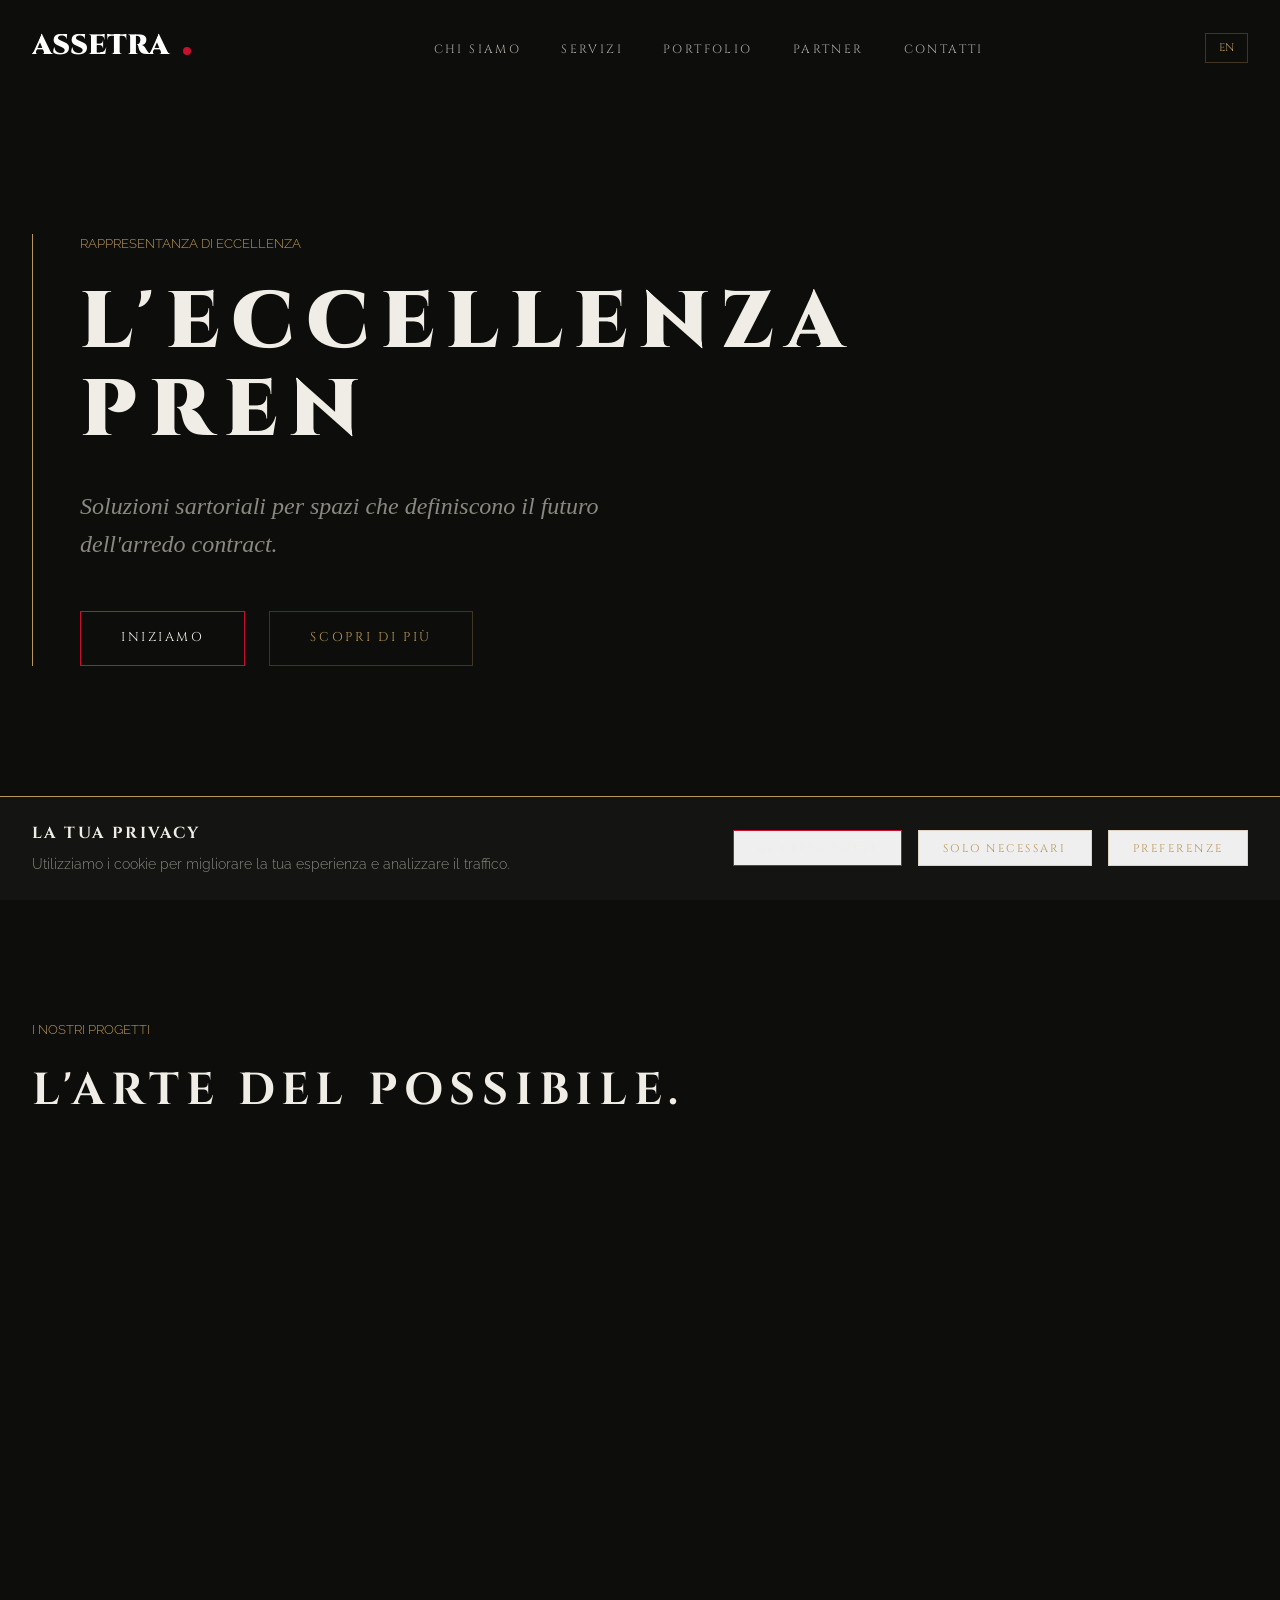
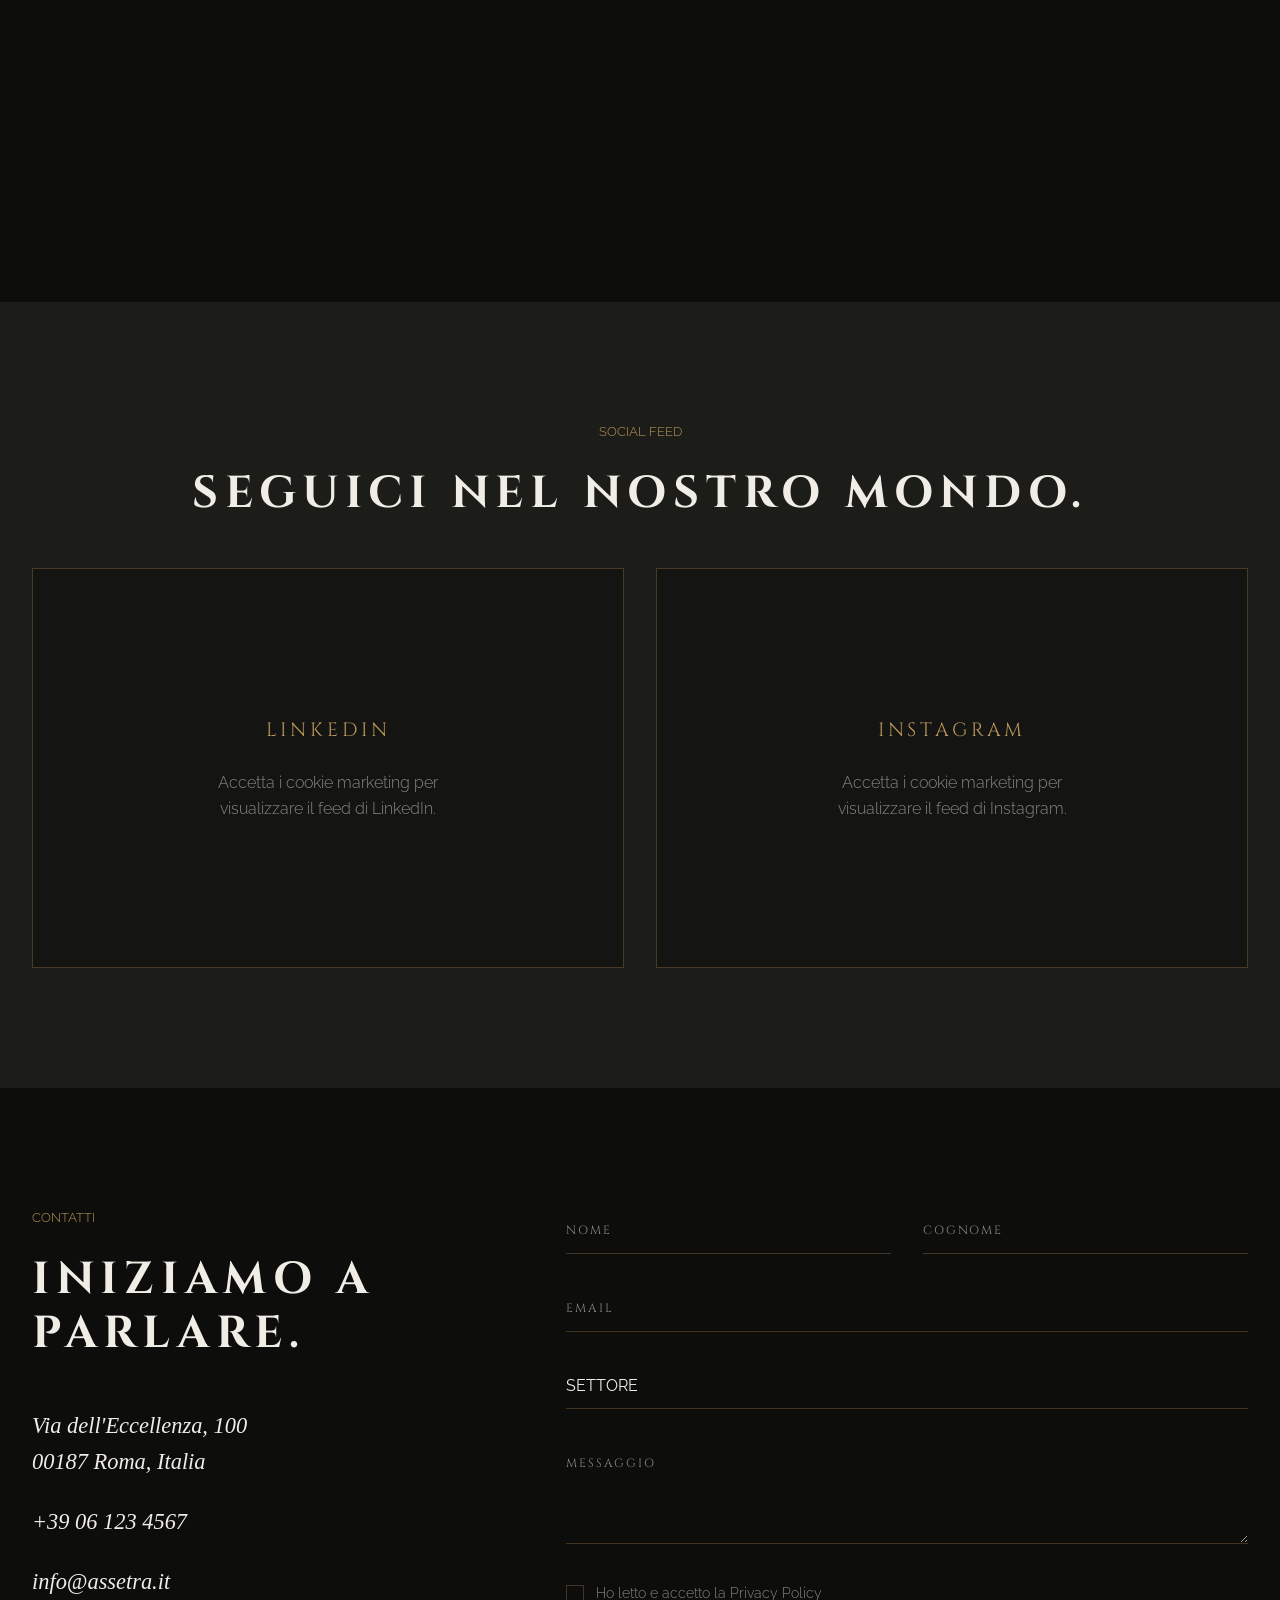
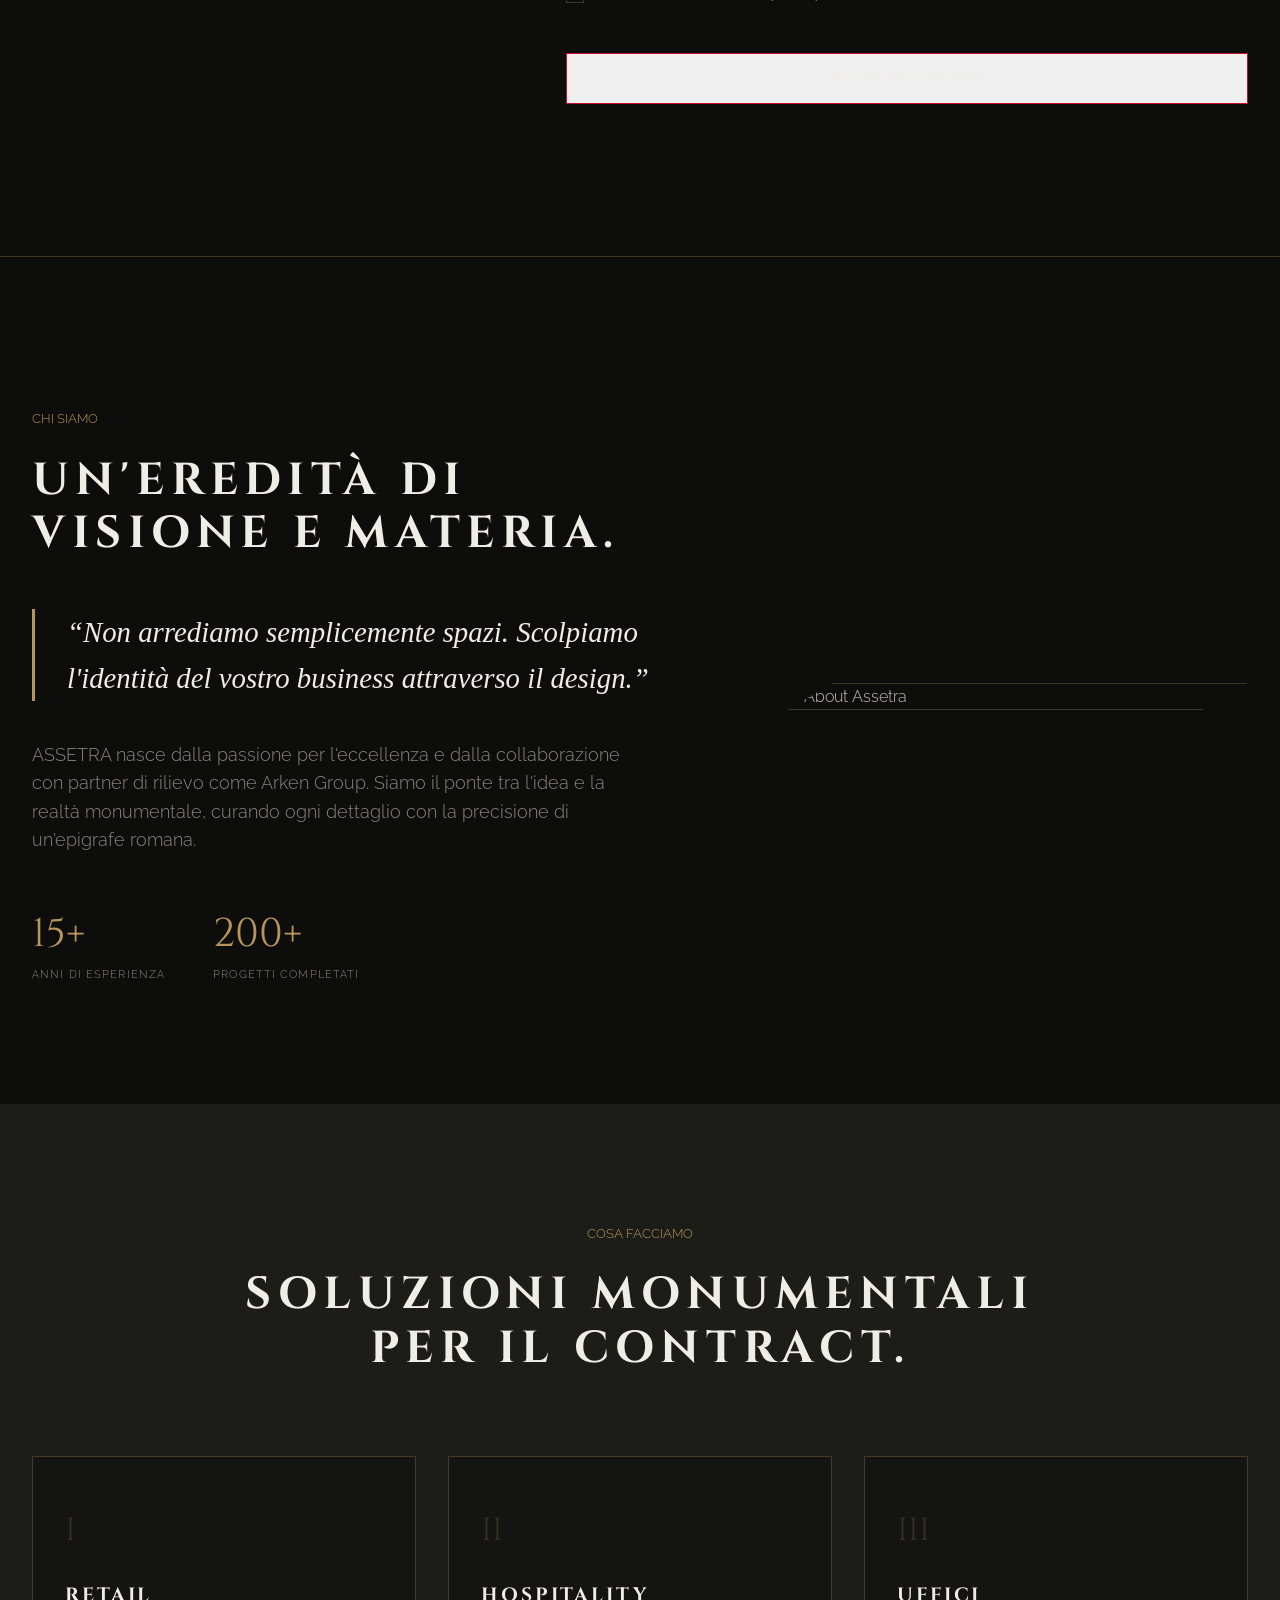
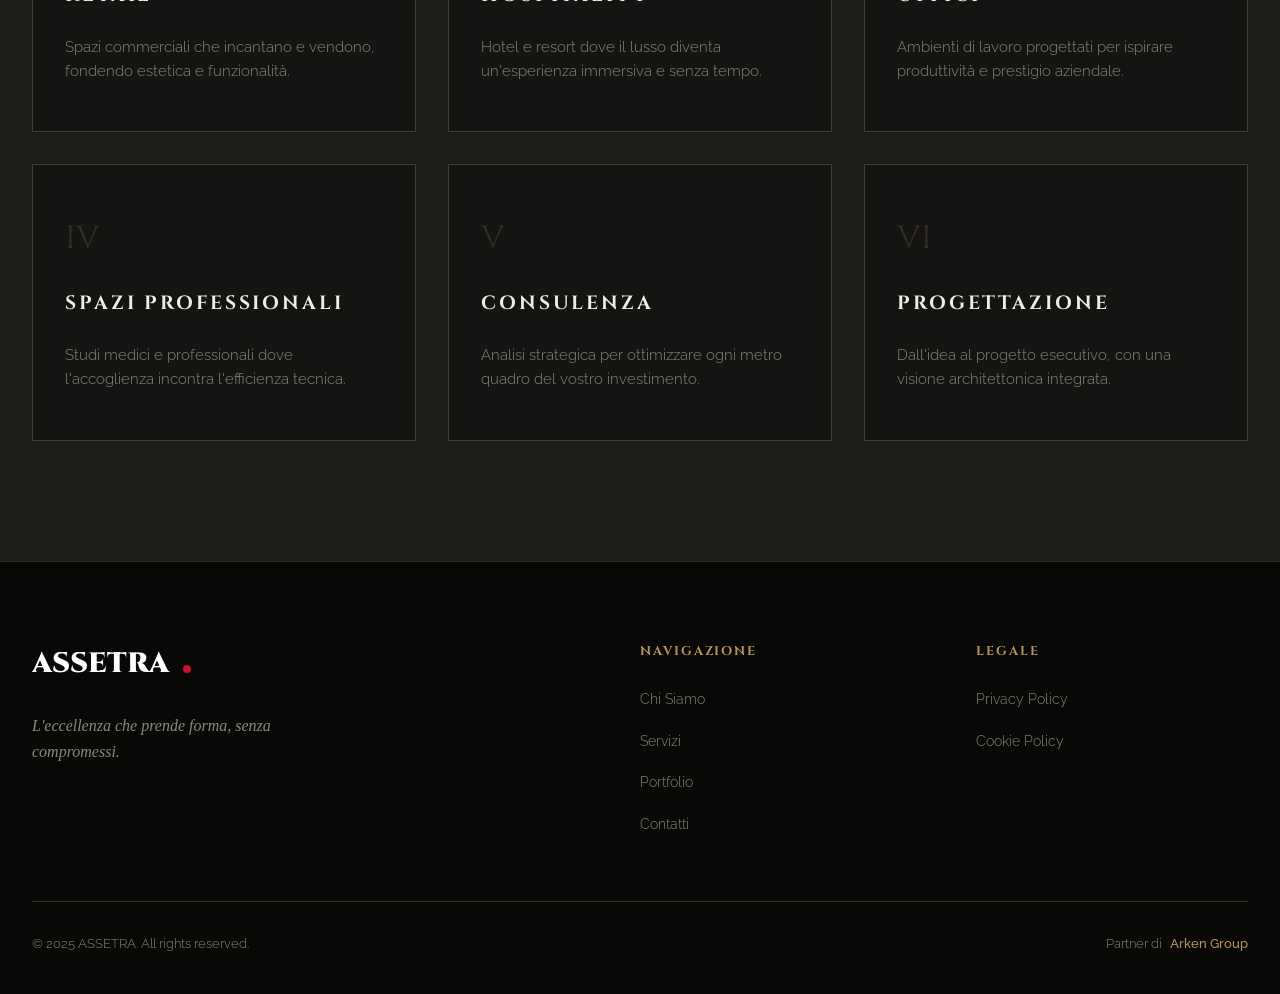
==== commit bc9f0fb7: "Complete development of ASSETRA corporate website - Implemented "Imperial Dark" Roman-themed UI with" ====
--- a/index.html
+++ b/index.html
@@ -3,55 +3,317 @@
 <head>
     <meta charset="UTF-8">
     <meta name="viewport" content="width=device-width, initial-scale=1.0">
-    <title>ASSETRA Preview</title>
-    <style>
-        body {
-            font-family: sans-serif;
-            display: flex;
-            flex-direction: column;
-            align-items: center;
-            justify-content: center;
-            height: 100vh;
-            margin: 0;
-            background-color: #f4f4f4;
-        }
-        h1 {
-            color: #333;
-        }
-        .container {
-            display: flex;
-            gap: 20px;
-            margin-top: 20px;
-        }
-        a {
-            display: inline-block;
-            padding: 15px 30px;
-            text-decoration: none;
-            color: white;
-            border-radius: 5px;
-            font-weight: bold;
-            transition: opacity 0.3s;
-        }
-        a:hover {
-            opacity: 0.8;
-        }
-        .btn-light {
-            background-color: #e0e0e0;
-            color: #333;
-            border: 1px solid #ccc;
-        }
-        .btn-dark {
-            background-color: #111;
-            border: 1px solid #333;
-        }
-    </style>
+    <title>ASSETRA | Arredo Contract e Interior Design di Eccellenza</title>
+    <meta name="description" content="ASSETRA — Rappresentanza di eccellenza per soluzioni di interior design e arredo contract: retail, hospitality, uffici e spazi professionali.">
+
+    <!-- Fonts -->
+    <link rel="preconnect" href="https://fonts.googleapis.com">
+    <link rel="preconnect" href="https://fonts.gstatic.com" crossorigin>
+    <link href="https://fonts.googleapis.com/css2?family=Cinzel:wght@400;600;900&family=Cormorant+Garamond:ital,wght@1,300;1,400&family=Raleway:wght@300;400;500&display=swap" rel="stylesheet">
+
+    <!-- Styles -->
+    <link rel="stylesheet" href="assets/css/main.css">
+    <link rel="stylesheet" href="assets/css/cookie-banner.css">
 </head>
 <body>
-    <h1>ASSETRA - Scelta Versione</h1>
-    <p>Seleziona la versione del sito da visualizzare:</p>
-    <div class="container">
-        <a href="/assetra-light/index.html" class="btn-light">Versione Light (Soft/Luxury)</a>
-        <a href="/assetra-dark/index.html" class="btn-dark">Versione Dark (Aggressiva/Roma)</a>
-    </div>
+
+    <header class="header">
+        <div class="container header-container">
+            <a href="#" class="logo">
+                <svg width="180" height="40" viewBox="0 0 180 40" fill="none" xmlns="http://www.w3.org/2000/svg">
+                    <text x="0" y="30" font-family="Cinzel" font-weight="900" font-size="28" fill="white">ASSETRA</text>
+                    <circle cx="155" cy="27" r="4" fill="#C8102E" />
+                </svg>
+            </a>
+
+            <nav class="nav-desktop">
+                <ul>
+                    <li><a href="#about" data-it="CHI SIAMO" data-en="ABOUT">CHI SIAMO</a></li>
+                    <li><a href="#services" data-it="SERVIZI" data-en="SERVICES">SERVIZI</a></li>
+                    <li><a href="#portfolio" data-it="PORTFOLIO" data-en="PORTFOLIO">PORTFOLIO</a></li>
+                    <li><a href="#partner" data-it="PARTNER" data-en="PARTNERS">PARTNER</a></li>
+                    <li><a href="#contact" data-it="CONTATTI" data-en="CONTACT">CONTATTI</a></li>
+                </ul>
+            </nav>
+
+            <div class="lang-toggle">
+                <button id="lang-switch" class="btn-lang">EN</button>
+            </div>
+
+            <button class="hamburger" aria-label="Menu">
+                <span></span>
+                <span></span>
+            </button>
+        </div>
+    </header>
+
+    <main>
+        <section id="hero">
+            <div class="hero-bg" style="background-image: linear-gradient(rgba(13,13,11,0.65), rgba(13,13,11,0.65)), url('https://images.unsplash.com/photo-1497366216548-37526070297c?auto=format&fit=crop&q=80&w=2000');"></div>
+            <div class="container hero-content">
+                <div class="hero-text-wrapper">
+                    <div class="hero-line"></div>
+                    <p class="eyebrow reveal text-gold" data-it="RAPPRESENTANZA DI ECCELLENZA" data-en="EXCELLENCE REPRESENTATION">RAPPRESENTANZA DI ECCELLENZA</p>
+                    <h1 class="hero-headline reveal" data-it="L'ECCELLENZA PRENDE FORMA." data-en="EXCELLENCE TAKES SHAPE.">L'ECCELLENZA PRENDE FORMA<span class="text-accent">.</span></h1>
+                    <p class="hero-subline reveal serif-italic" data-it="Soluzioni sartoriali per spazi che definiscono il futuro dell'arredo contract." data-en="Tailored solutions for spaces that define the future of contract furnishing.">Soluzioni sartoriali per spazi che definiscono il futuro dell'arredo contract.</p>
+                    <div class="hero-actions reveal">
+                        <a href="#contact" class="btn btn-accent" data-it="INIZIAMO" data-en="GET STARTED">INIZIAMO</a>
+                        <a href="#portfolio" class="btn btn-ghost-gold" data-it="SCOPRI DI PIÙ" data-en="LEARN MORE">SCOPRI DI PIÙ</a>
+                    </div>
+                </div>
+            </div>
+        </section>
+
+        <section id="portfolio">
+            <div class="container">
+                <div class="portfolio-header reveal">
+                    <p class="eyebrow text-gold" data-it="I NOSTRI PROGETTI" data-en="OUR PROJECTS">I NOSTRI PROGETTI</p>
+                    <h2 class="section-title" data-it="L'ARTE DEL POSSIBILE." data-en="THE ART OF THE POSSIBLE.">L'ARTE DEL POSSIBILE<span class="text-accent">.</span></h2>
+                </div>
+                <div class="portfolio-grid">
+                    <!-- Project 1 -->
+                    <div class="portfolio-item reveal tall" style="background-image: url('https://images.unsplash.com/photo-1497366754035-f200968a6e72?auto=format&fit=crop&q=80&w=800');">
+                        <div class="portfolio-overlay">
+                            <div class="portfolio-info">
+                                <span class="portfolio-cat">OFFICE</span>
+                                <h3 class="portfolio-title">Global HQ Milan</h3>
+                            </div>
+                        </div>
+                    </div>
+                    <!-- Project 2 -->
+                    <div class="portfolio-item reveal" style="background-image: url('https://images.unsplash.com/photo-1590381105924-c72589b9ef3f?auto=format&fit=crop&q=80&w=800');">
+                        <div class="portfolio-overlay">
+                            <div class="portfolio-info">
+                                <span class="portfolio-cat">RETAIL</span>
+                                <h3 class="portfolio-title">Luxury Boutique Rome</h3>
+                            </div>
+                        </div>
+                    </div>
+                    <!-- Project 3 -->
+                    <div class="portfolio-item reveal" style="background-image: url('https://images.unsplash.com/photo-1582719508461-905c673771fd?auto=format&fit=crop&q=80&w=800');">
+                        <div class="portfolio-overlay">
+                            <div class="portfolio-info">
+                                <span class="portfolio-cat">HOSPITALITY</span>
+                                <h3 class="portfolio-title">Grand Hotel Venice</h3>
+                            </div>
+                        </div>
+                    </div>
+                    <!-- Project 4 -->
+                    <div class="portfolio-item reveal wide" style="background-image: url('https://images.unsplash.com/photo-1497366811353-6870744d04b2?auto=format&fit=crop&q=80&w=800');">
+                        <div class="portfolio-overlay">
+                            <div class="portfolio-info">
+                                <span class="portfolio-cat">OFFICE</span>
+                                <h3 class="portfolio-title">Creative Hub Paris</h3>
+                            </div>
+                        </div>
+                    </div>
+                </div>
+            </div>
+        </section>
+
+        <section id="social-feed" class="section-alt">
+            <div class="container">
+                <div class="social-header text-center reveal">
+                    <p class="eyebrow text-gold" data-it="SOCIAL FEED" data-en="SOCIAL FEED">SOCIAL FEED</p>
+                    <h2 class="section-title" data-it="SEGUICI NEL NOSTRO MONDO." data-en="FOLLOW US IN OUR WORLD.">SEGUICI NEL NOSTRO MONDO<span class="text-accent">.</span></h2>
+                </div>
+                <div class="social-grid">
+                    <div class="social-placeholder reveal">
+                        <div class="social-icon">LINKEDIN</div>
+                        <p data-it="Accetta i cookie marketing per visualizzare il feed di LinkedIn." data-en="Accept marketing cookies to view the LinkedIn feed.">Accetta i cookie marketing per visualizzare il feed di LinkedIn.</p>
+                        <!-- TODO: sostituire con embed LinkedIn SDK -->
+                    </div>
+                    <div class="social-placeholder reveal">
+                        <div class="social-icon">INSTAGRAM</div>
+                        <p data-it="Accetta i cookie marketing per visualizzare il feed di Instagram." data-en="Accept marketing cookies to view the Instagram feed.">Accetta i cookie marketing per visualizzare il feed di Instagram.</p>
+                        <!-- TODO: sostituire con embed Instagram SDK -->
+                    </div>
+                </div>
+            </div>
+        </section>
+
+        <section id="contact">
+            <div class="container">
+                <div class="contact-grid">
+                    <div class="contact-info reveal">
+                        <p class="eyebrow text-gold" data-it="CONTATTI" data-en="CONTACTS">CONTATTI</p>
+                        <h2 class="section-title" data-it="INIZIAMO A PARLARE." data-en="LET'S START TALKING.">INIZIAMO A PARLARE<span class="text-accent">.</span></h2>
+                        <div class="contact-details serif-italic">
+                            <p>Via dell'Eccellenza, 100<br>00187 Roma, Italia</p>
+                            <p>+39 06 123 4567</p>
+                            <p>info@assetra.it</p>
+                        </div>
+                    </div>
+                    <div class="contact-form-wrapper reveal">
+                        <form id="contact-form" class="lapidary-form">
+                            <div class="form-row">
+                                <div class="form-group">
+                                    <input type="text" id="name" name="name" required placeholder=" ">
+                                    <label for="name" data-it="NOME" data-en="NAME">NOME</label>
+                                </div>
+                                <div class="form-group">
+                                    <input type="text" id="surname" name="surname" required placeholder=" ">
+                                    <label for="surname" data-it="COGNOME" data-en="SURNAME">COGNOME</label>
+                                </div>
+                            </div>
+                            <div class="form-group">
+                                <input type="email" id="email" name="email" required placeholder=" ">
+                                <label for="email" data-it="EMAIL" data-en="EMAIL">EMAIL</label>
+                            </div>
+                            <div class="form-group">
+                                <select id="sector" name="sector" required>
+                                    <option value="" disabled selected data-it="SETTORE" data-en="SECTOR">SETTORE</option>
+                                    <option value="retail">Retail</option>
+                                    <option value="hospitality">Hospitality</option>
+                                    <option value="office">Uffici</option>
+                                    <option value="other" data-it="ALTRO" data-en="OTHER">Altro</option>
+                                </select>
+                            </div>
+                            <div class="form-group">
+                                <textarea id="message" name="message" required placeholder=" " rows="4"></textarea>
+                                <label for="message" data-it="MESSAGGIO" data-en="MESSAGE">MESSAGGIO</label>
+                            </div>
+                            <div class="form-privacy">
+                                <label class="checkbox-container">
+                                    <input type="checkbox" required>
+                                    <span class="checkmark"></span>
+                                    <span class="label-text" data-it="Ho letto e accetto la Privacy Policy" data-en="I have read and accept the Privacy Policy">Ho letto e accetto la <a href="privacy-policy.html" class="text-gold">Privacy Policy</a></span>
+                                </label>
+                            </div>
+                            <button type="submit" class="btn btn-accent w-full" data-it="INVIA MESSAGGIO" data-en="SEND MESSAGE">INVIA MESSAGGIO</button>
+                        </form>
+                    </div>
+                </div>
+            </div>
+        </section>
+
+        <div class="separator-gold"></div>
+
+        <section id="about">
+            <div class="container about-grid">
+                <div class="about-text-content">
+                    <p class="eyebrow text-gold reveal" data-it="CHI SIAMO" data-en="ABOUT US">CHI SIAMO</p>
+                    <h2 class="section-title reveal" data-it="UN'EREDITÀ DI VISIONE E MATERIA." data-en="A LEGACY OF VISION AND MATTER.">UN'EREDITÀ DI VISIONE E MATERIA<span class="text-accent">.</span></h2>
+                    <div class="about-quote reveal serif-italic">
+                        <p data-it="&ldquo;Non arrediamo semplicemente spazi. Scolpiamo l'identità del vostro business attraverso il design.&rdquo;" data-en="&ldquo;We don't just furnish spaces. We sculpt your business identity through design.&rdquo;">&ldquo;Non arrediamo semplicemente spazi. Scolpiamo l'identità del vostro business attraverso il design.&rdquo;</p>
+                    </div>
+                    <div class="about-description reveal">
+                        <p data-it="ASSETRA nasce dalla passione per l'eccellenza e dalla collaborazione con partner di rilievo come Arken Group. Siamo il ponte tra l'idea e la realtà monumentale, curando ogni dettaglio con la precisione di un'epigrafe romana." data-en="ASSETRA was born from a passion for excellence and collaboration with prominent partners like Arken Group. We are the bridge between the idea and monumental reality, taking care of every detail with the precision of a Roman inscription.">ASSETRA nasce dalla passione per l'eccellenza e dalla collaborazione con partner di rilievo come Arken Group. Siamo il ponte tra l'idea e la realtà monumentale, curando ogni dettaglio con la precisione di un'epigrafe romana.</p>
+                    </div>
+                    <div class="about-stats reveal">
+                        <div class="stat-item">
+                            <span class="stat-number">15+</span>
+                            <span class="stat-label" data-it="ANNI DI ESPERIENZA" data-en="YEARS OF EXPERIENCE">ANNI DI ESPERIENZA</span>
+                        </div>
+                        <div class="stat-item">
+                            <span class="stat-number">200+</span>
+                            <span class="stat-label" data-it="PROGETTI COMPLETATI" data-en="PROJECTS COMPLETED">PROGETTI COMPLETATI</span>
+                        </div>
+                    </div>
+                </div>
+                <div class="about-image-wrapper reveal">
+                    <div class="about-image-clip">
+                        <img src="https://images.unsplash.com/photo-1554118811-1e0d58224f24?auto=format&fit=crop&q=80&w=1000" alt="About Assetra">
+                    </div>
+                </div>
+            </div>
+        </section>
+
+        <section id="services" class="section-alt">
+            <div class="container">
+                <div class="services-header text-center reveal">
+                    <p class="eyebrow text-gold" data-it="COSA FACCIAMO" data-en="WHAT WE DO">COSA FACCIAMO</p>
+                    <h2 class="section-title" data-it="SOLUZIONI MONUMENTALI PER IL CONTRACT." data-en="MONUMENTAL SOLUTIONS FOR CONTRACT.">SOLUZIONI MONUMENTALI PER IL CONTRACT<span class="text-accent">.</span></h2>
+                </div>
+                <div class="services-grid">
+                    <!-- Service 1 -->
+                    <div class="service-card reveal">
+                        <div class="service-number">I</div>
+                        <h3 class="service-title" data-it="RETAIL" data-en="RETAIL">RETAIL</h3>
+                        <p class="service-desc" data-it="Spazi commerciali che incantano e vendono, fondendo estetica e funzionalità." data-en="Commercial spaces that enchant and sell, merging aesthetics and functionality.">Spazi commerciali che incantano e vendono, fondendo estetica e funzionalità.</p>
+                        <div class="service-hover-corner"></div>
+                    </div>
+                    <!-- Service 2 -->
+                    <div class="service-card reveal">
+                        <div class="service-number">II</div>
+                        <h3 class="service-title" data-it="HOSPITALITY" data-en="HOSPITALITY">HOSPITALITY</h3>
+                        <p class="service-desc" data-it="Hotel e resort dove il lusso diventa un'esperienza immersiva e senza tempo." data-en="Hotels and resorts where luxury becomes an immersive and timeless experience.">Hotel e resort dove il lusso diventa un'esperienza immersiva e senza tempo.</p>
+                        <div class="service-hover-corner"></div>
+                    </div>
+                    <!-- Service 3 -->
+                    <div class="service-card reveal">
+                        <div class="service-number">III</div>
+                        <h3 class="service-title" data-it="UFFICI" data-en="OFFICES">UFFICI</h3>
+                        <p class="service-desc" data-it="Ambienti di lavoro progettati per ispirare produttività e prestigio aziendale." data-en="Work environments designed to inspire productivity and corporate prestige.">Ambienti di lavoro progettati per ispirare produttività e prestigio aziendale.</p>
+                        <div class="service-hover-corner"></div>
+                    </div>
+                    <!-- Service 4 -->
+                    <div class="service-card reveal">
+                        <div class="service-number">IV</div>
+                        <h3 class="service-title" data-it="SPAZI PROFESSIONALI" data-en="PROFESSIONAL SPACES">SPAZI PROFESSIONALI</h3>
+                        <p class="service-desc" data-it="Studi medici e professionali dove l'accoglienza incontra l'efficienza tecnica." data-en="Medical and professional studios where hospitality meets technical efficiency.">Studi medici e professionali dove l'accoglienza incontra l'efficienza tecnica.</p>
+                        <div class="service-hover-corner"></div>
+                    </div>
+                    <!-- Service 5 -->
+                    <div class="service-card reveal">
+                        <div class="service-number">V</div>
+                        <h3 class="service-title" data-it="CONSULENZA" data-en="CONSULTANCY">CONSULENZA</h3>
+                        <p class="service-desc" data-it="Analisi strategica per ottimizzare ogni metro quadro del vostro investimento." data-en="Strategic analysis to optimize every square meter of your investment.">Analisi strategica per ottimizzare ogni metro quadro del vostro investimento.</p>
+                        <div class="service-hover-corner"></div>
+                    </div>
+                    <!-- Service 6 -->
+                    <div class="service-card reveal">
+                        <div class="service-number">VI</div>
+                        <h3 class="service-title" data-it="PROGETTAZIONE" data-en="DESIGN">PROGETTAZIONE</h3>
+                        <p class="service-desc" data-it="Dall'idea al progetto esecutivo, con una visione architettonica integrata." data-en="From idea to executive project, with an integrated architectural vision.">Dall'idea al progetto esecutivo, con una visione architettonica integrata.</p>
+                        <div class="service-hover-corner"></div>
+                    </div>
+                </div>
+            </div>
+        </section>
+    </main>
+
+    <footer class="footer">
+        <div class="container">
+            <div class="footer-grid">
+                <div class="footer-brand">
+                    <a href="#" class="logo">
+                        <svg width="180" height="40" viewBox="0 0 180 40" fill="none" xmlns="http://www.w3.org/2000/svg">
+                            <text x="0" y="30" font-family="Cinzel" font-weight="900" font-size="28" fill="white">ASSETRA</text>
+                            <circle cx="155" cy="27" r="4" fill="#C8102E" />
+                        </svg>
+                    </a>
+                    <p class="footer-tagline serif-italic" data-it="L'eccellenza che prende forma, senza compromessi." data-en="Excellence taking shape, without compromise.">L'eccellenza che prende forma, senza compromessi.</p>
+                </div>
+                <div class="footer-links">
+                    <h4 data-it="NAVIGAZIONE" data-en="NAVIGATION">NAVIGAZIONE</h4>
+                    <ul>
+                        <li><a href="#about" data-it="Chi Siamo" data-en="About Us">Chi Siamo</a></li>
+                        <li><a href="#services" data-it="Servizi" data-en="Services">Servizi</a></li>
+                        <li><a href="#portfolio" data-it="Portfolio" data-en="Portfolio">Portfolio</a></li>
+                        <li><a href="#contact" data-it="Contatti" data-en="Contact">Contatti</a></li>
+                    </ul>
+                </div>
+                <div class="footer-legal">
+                    <h4 data-it="LEGALE" data-en="LEGAL">LEGALE</h4>
+                    <ul>
+                        <li><a href="privacy-policy.html" data-it="Privacy Policy" data-en="Privacy Policy">Privacy Policy</a></li>
+                        <li><a href="cookie-policy.html" data-it="Cookie Policy" data-en="Cookie Policy">Cookie Policy</a></li>
+                    </ul>
+                </div>
+            </div>
+            <div class="separator-gold"></div>
+            <div class="footer-bottom">
+                <p class="copyright">© 2025 ASSETRA<span class="text-accent">.</span> All rights reserved.</p>
+                <div class="partner-logo">
+                    <span data-it="Partner di" data-en="Partner of">Partner di</span>
+                    <a href="https://www.arkengroup.it/it" target="_blank" rel="noopener">Arken Group</a>
+                </div>
+            </div>
+        </div>
+    </footer>
+
+    <script src="assets/js/main.js"></script>
+    <script src="assets/js/cookie-consent.js"></script>
 </body>
-</html>+</html>
--- a/assets/css/main.css
+++ b/assets/css/main.css
@@ -0,0 +1,807 @@
+:root {
+  --color-bg:          #0D0D0B;  /* nero quasi assoluto, leggermente caldo */
+  --color-surface:     #141412;  /* superficie card/sezioni */
+  --color-surface-alt: #1C1C19;  /* alternanza sezioni */
+  --color-text:        #F0EDE6;  /* bianco avorio — mai bianco puro */
+  --color-text-muted:  #8A8880;
+  --color-accent:      #C8102E;  /* rosso ASSETRA — il sigillo */
+  --color-accent-glow: rgba(200,16,46,0.15); /* alone rosso per effetti */
+  --color-gold:        #B8965A;  /* oro romano — per dettagli epigrafici */
+  --color-border:      #2A2A26;
+  --color-border-gold: rgba(184,150,90,0.3);
+
+  --font-display: 'Cinzel', serif;
+  --font-serif: 'Cormorant Garamond', serif;
+  --font-body: 'Raleway', sans-serif;
+}
+
+* {
+  margin: 0;
+  padding: 0;
+  box-sizing: border-box;
+}
+
+html {
+  scroll-behavior: smooth;
+}
+
+body {
+  background-color: var(--color-bg);
+  color: var(--color-text);
+  font-family: var(--font-body);
+  font-weight: 300;
+  line-height: 1.6;
+  overflow-x: hidden;
+}
+
+h1, h2, h3, h4, h5, h6, .display-font {
+  font-family: var(--font-display);
+  text-transform: uppercase;
+  letter-spacing: 0.15em;
+}
+
+.serif-italic {
+  font-family: var(--font-serif);
+  font-style: italic;
+}
+
+a {
+  color: inherit;
+  text-decoration: none;
+  transition: all 0.3s ease;
+}
+
+ul {
+  list-style: none;
+}
+
+img {
+  max-width: 100%;
+  display: block;
+}
+
+/* Utils */
+.container {
+  max-width: 1400px;
+  margin: 0 auto;
+  padding: 0 2rem;
+}
+
+.text-accent { color: var(--color-accent); }
+.text-gold { color: var(--color-gold); }
+.text-muted { color: var(--color-text-muted); }
+
+/* Grain Texture Overlay */
+body::before {
+  content: "";
+  position: fixed;
+  top: 0;
+  left: 0;
+  width: 100%;
+  height: 100%;
+  pointer-events: none;
+  z-index: 9999;
+  opacity: 0.02;
+  background-image: url("data:image/svg+xml,%3Csvg viewBox='0 0 200 200' xmlns='http://www.w3.org/2000/svg'%3%3Ffilter id='noiseFilter'%3E%3CfeTurbulence type='fractalNoise' baseFrequency='0.65' numOctaves='3' stitchTiles='stitch'/%3E%3C/filter%3E%3Crect width='100%25' height='100%25' filter='url(%23noiseFilter)'/%3E%3C/svg%3E");
+}
+
+/* Header */
+.header {
+  position: fixed;
+  top: 0;
+  left: 0;
+  width: 100%;
+  z-index: 1000;
+  padding: 1.5rem 0;
+  transition: all 0.4s ease;
+}
+
+.header.scrolled {
+  background: rgba(13, 13, 11, 0.85);
+  backdrop-filter: blur(10px);
+  padding: 1rem 0;
+  border-bottom: 1px solid var(--color-border);
+}
+
+.header-container {
+  display: flex;
+  justify-content: space-between;
+  align-items: center;
+}
+
+.nav-desktop ul {
+  display: flex;
+  gap: 2.5rem;
+}
+
+.nav-desktop a {
+  font-family: var(--font-display);
+  font-size: 0.75rem;
+  letter-spacing: 0.2em;
+  font-weight: 400;
+  opacity: 0.7;
+}
+
+.nav-desktop a:hover {
+  opacity: 1;
+  color: var(--color-gold);
+}
+
+.btn-lang {
+  background: none;
+  border: 1px solid var(--color-border-gold);
+  color: var(--color-gold);
+  padding: 0.4rem 0.8rem;
+  font-family: var(--font-display);
+  font-size: 0.7rem;
+  cursor: pointer;
+  transition: all 0.3s ease;
+}
+
+.btn-lang:hover {
+  background: var(--color-gold);
+  color: var(--color-bg);
+}
+
+.hamburger {
+  display: none;
+  flex-direction: column;
+  gap: 6px;
+  background: none;
+  border: none;
+  cursor: pointer;
+}
+
+.hamburger span {
+  width: 25px;
+  height: 1px;
+  background: var(--color-text);
+  transition: all 0.3s ease;
+}
+
+/* Hero Section */
+#hero {
+  height: 100vh;
+  display: flex;
+  align-items: center;
+  position: relative;
+  overflow: hidden;
+  padding: 0;
+}
+
+.hero-bg {
+  position: absolute;
+  top: 0;
+  left: 0;
+  width: 100%;
+  height: 100%;
+  background-size: cover;
+  background-position: center;
+  z-index: -1;
+  transform: scale(1.1);
+  animation: heroZoom 20s infinite alternate;
+}
+
+@keyframes heroZoom {
+  from { transform: scale(1); }
+  to { transform: scale(1.1); }
+}
+
+.hero-content {
+  width: 100%;
+}
+
+.hero-text-wrapper {
+  max-width: 900px;
+  position: relative;
+  padding-left: 3rem;
+}
+
+.hero-line {
+  position: absolute;
+  left: 0;
+  top: 0;
+  width: 1px;
+  height: 100%;
+  background: var(--color-gold);
+  transform-origin: top;
+  animation: lineGrow 1.5s ease forwards;
+}
+
+@keyframes lineGrow {
+  from { scale: 1 0; }
+  to { scale: 1 1; }
+}
+
+.eyebrow {
+  font-size: 0.8rem;
+  margin-bottom: 1.5rem;
+}
+
+.hero-headline {
+  font-size: clamp(2.5rem, 8vw, 5rem);
+  font-weight: 900;
+  line-height: 1.1;
+  margin-bottom: 2rem;
+}
+
+.hero-subline {
+  font-size: clamp(1.1rem, 2vw, 1.5rem);
+  color: var(--color-text-muted);
+  margin-bottom: 3rem;
+  max-width: 600px;
+}
+
+.hero-actions {
+  display: flex;
+  gap: 1.5rem;
+}
+
+/* Sections */
+section {
+  padding: 120px 0;
+  position: relative;
+}
+
+.section-alt {
+  background-color: var(--color-surface-alt);
+}
+
+.section-title {
+  font-size: clamp(1.8rem, 4vw, 2.8rem);
+  margin-bottom: 3rem;
+  line-height: 1.2;
+}
+
+.text-center {
+  text-align: center;
+}
+
+/* About Section */
+.about-grid {
+  display: grid;
+  grid-template-columns: 1.2fr 0.8fr;
+  gap: 4rem;
+  align-items: center;
+}
+
+.about-quote {
+  font-size: 1.8rem;
+  border-left: 3px solid var(--color-gold);
+  padding-left: 2rem;
+  margin: 2.5rem 0;
+}
+
+.about-description {
+  color: var(--color-text-muted);
+  font-size: 1.1rem;
+  max-width: 600px;
+}
+
+.about-stats {
+  display: flex;
+  gap: 3rem;
+  margin-top: 3rem;
+}
+
+.stat-item {
+  display: flex;
+  flex-direction: column;
+}
+
+.stat-number {
+  font-family: var(--font-display);
+  font-size: 2.5rem;
+  color: var(--color-gold);
+}
+
+.stat-label {
+  font-size: 0.7rem;
+  letter-spacing: 0.1em;
+  text-transform: uppercase;
+  color: var(--color-text-muted);
+}
+
+.about-image-clip {
+  clip-path: polygon(10% 0, 100% 0, 90% 100%, 0% 100%);
+  overflow: hidden;
+  border: 1px solid var(--color-border-gold);
+}
+
+.about-image-clip img {
+  width: 100%;
+  height: 100%;
+  object-fit: cover;
+  filter: brightness(0.8) contrast(1.1);
+  transition: transform 0.8s ease;
+}
+
+.about-image-clip:hover img {
+  transform: scale(1.05);
+}
+
+/* Services Section */
+.services-header {
+  max-width: 800px;
+  margin: 0 auto 5rem;
+}
+
+.services-grid {
+  display: grid;
+  grid-template-columns: repeat(3, 1fr);
+  gap: 2rem;
+}
+
+.service-card {
+  background: var(--color-surface);
+  padding: 3rem 2rem;
+  border: 1px solid var(--color-border-gold);
+  position: relative;
+  transition: all 0.4s ease;
+}
+
+.service-card:hover {
+  background: var(--color-surface-alt);
+  border-color: var(--color-gold);
+  transform: translateY(-5px);
+}
+
+.service-number {
+  font-family: var(--font-display);
+  font-size: 2rem;
+  color: rgba(184, 150, 90, 0.2);
+  margin-bottom: 1.5rem;
+  transition: all 0.4s ease;
+}
+
+.service-card:hover .service-number {
+  color: var(--color-gold);
+}
+
+.service-title {
+  font-size: 1.2rem;
+  margin-bottom: 1.5rem;
+}
+
+.service-desc {
+  color: var(--color-text-muted);
+  font-size: 0.95rem;
+}
+
+.service-hover-corner {
+  position: absolute;
+  top: 0;
+  right: 0;
+  width: 0;
+  height: 0;
+  border-style: solid;
+  border-width: 0 0 0 0;
+  border-color: transparent transparent var(--color-accent) transparent;
+  transition: all 0.3s ease;
+}
+
+.service-card:hover .service-hover-corner {
+  border-width: 0 30px 30px 0;
+}
+
+/* Portfolio Section */
+.portfolio-grid {
+  display: grid;
+  grid-template-columns: repeat(4, 1fr);
+  grid-auto-rows: 300px;
+  gap: 1rem;
+}
+
+.portfolio-item {
+  position: relative;
+  background-size: cover;
+  background-position: center;
+  overflow: hidden;
+  cursor: pointer;
+}
+
+.portfolio-item.tall { grid-row: span 2; }
+.portfolio-item.wide { grid-column: span 2; }
+
+.portfolio-overlay {
+  position: absolute;
+  top: 0;
+  left: 0;
+  width: 100%;
+  height: 100%;
+  background: rgba(13, 13, 11, 0.8);
+  display: flex;
+  align-items: center;
+  justify-content: center;
+  opacity: 0;
+  transition: all 0.4s ease;
+}
+
+.portfolio-item:hover .portfolio-overlay {
+  opacity: 1;
+}
+
+.portfolio-info {
+  text-align: center;
+  transform: translateY(20px);
+  transition: all 0.4s ease;
+}
+
+.portfolio-item:hover .portfolio-info {
+  transform: translateY(0);
+}
+
+.portfolio-cat {
+  font-family: var(--font-display);
+  font-size: 0.7rem;
+  color: var(--color-gold);
+  letter-spacing: 0.2em;
+}
+
+.portfolio-title {
+  font-size: 1.2rem;
+  margin-top: 0.5rem;
+}
+
+/* Social Feed Section */
+.social-grid {
+  display: grid;
+  grid-template-columns: repeat(2, 1fr);
+  gap: 2rem;
+}
+
+.social-placeholder {
+  background: var(--color-surface);
+  border: 1px solid var(--color-border-gold);
+  padding: 4rem 2rem;
+  text-align: center;
+  display: flex;
+  flex-direction: column;
+  align-items: center;
+  justify-content: center;
+  min-height: 400px;
+}
+
+.social-icon {
+  font-family: var(--font-display);
+  font-size: 1.2rem;
+  color: var(--color-gold);
+  margin-bottom: 1.5rem;
+  letter-spacing: 0.2em;
+}
+
+.social-placeholder p {
+  color: var(--color-text-muted);
+  max-width: 300px;
+}
+
+/* Contact Section */
+.contact-grid {
+  display: grid;
+  grid-template-columns: 0.8fr 1.2fr;
+  gap: 5rem;
+}
+
+.contact-details p {
+  font-size: 1.4rem;
+  margin-bottom: 1.5rem;
+}
+
+.lapidary-form {
+  display: flex;
+  flex-direction: column;
+  gap: 2rem;
+}
+
+.form-row {
+  display: grid;
+  grid-template-columns: 1fr 1fr;
+  gap: 2rem;
+}
+
+.form-group {
+  position: relative;
+}
+
+.form-group input,
+.form-group textarea,
+.form-group select {
+  width: 100%;
+  background: transparent;
+  border: none;
+  border-bottom: 1px solid var(--color-border-gold);
+  color: var(--color-text);
+  padding: 0.8rem 0;
+  font-family: var(--font-body);
+  font-size: 1rem;
+  outline: none;
+  transition: all 0.3s ease;
+}
+
+.form-group select {
+  cursor: pointer;
+  appearance: none;
+}
+
+.form-group label {
+  position: absolute;
+  top: 0.8rem;
+  left: 0;
+  font-family: var(--font-display);
+  font-size: 0.75rem;
+  letter-spacing: 0.15em;
+  color: var(--color-text-muted);
+  pointer-events: none;
+  transition: all 0.3s ease;
+}
+
+.form-group input:focus + label,
+.form-group input:not(:placeholder-shown) + label,
+.form-group textarea:focus + label,
+.form-group textarea:not(:placeholder-shown) + label {
+  top: -1rem;
+  font-size: 0.65rem;
+  color: var(--color-gold);
+}
+
+.form-group input:focus,
+.form-group textarea:focus,
+.form-group select:focus {
+  border-bottom-color: var(--color-gold);
+}
+
+.form-privacy {
+  margin-bottom: 1rem;
+}
+
+.checkbox-container {
+  display: flex;
+  align-items: center;
+  cursor: pointer;
+  font-size: 0.85rem;
+  color: var(--color-text-muted);
+}
+
+.checkbox-container input {
+  display: none;
+}
+
+.checkmark {
+  width: 18px;
+  height: 18px;
+  border: 1px solid var(--color-border-gold);
+  margin-right: 12px;
+  position: relative;
+}
+
+.checkbox-container input:checked + .checkmark::after {
+  content: '';
+  position: absolute;
+  top: 3px;
+  left: 3px;
+  width: 100%;
+  height: 100%;
+  width: 10px;
+  height: 10px;
+  background: var(--color-accent);
+}
+
+.w-full { width: 100%; }
+
+/* Footer */
+.footer {
+  background: #080806;
+  padding: 80px 0 40px;
+  border-top: 1px solid var(--color-border);
+}
+
+.footer-grid {
+  display: grid;
+  grid-template-columns: 2fr 1fr 1fr;
+  gap: 4rem;
+  margin-bottom: 4rem;
+}
+
+.footer-tagline {
+  margin-top: 1.5rem;
+  color: var(--color-text-muted);
+  max-width: 300px;
+}
+
+.footer h4 {
+  font-size: 0.8rem;
+  color: var(--color-gold);
+  margin-bottom: 1.5rem;
+}
+
+.footer ul {
+  display: flex;
+  flex-direction: column;
+  gap: 1rem;
+}
+
+.footer ul a {
+  font-size: 0.9rem;
+  color: var(--color-text-muted);
+}
+
+.footer ul a:hover {
+  color: var(--color-text);
+}
+
+.footer-bottom {
+  display: flex;
+  justify-content: space-between;
+  align-items: center;
+  margin-top: 2rem;
+  font-size: 0.8rem;
+  color: var(--color-text-muted);
+}
+
+.partner-logo a {
+  color: var(--color-gold);
+  font-weight: 500;
+  margin-left: 5px;
+}
+
+/* Horizontal separators */
+.separator-gold {
+  height: 1px;
+  background: var(--color-gold);
+  width: 100%;
+  margin: 2rem 0;
+  opacity: 0.3;
+}
+
+/* Buttons */
+.btn {
+  display: inline-block;
+  padding: 1rem 2.5rem;
+  font-family: var(--font-display);
+  font-size: 0.8rem;
+  text-transform: uppercase;
+  letter-spacing: 0.2em;
+  cursor: pointer;
+  transition: all 0.4s cubic-bezier(0.165, 0.84, 0.44, 1);
+  border: 1px solid transparent;
+  position: relative;
+  overflow: hidden;
+}
+
+.btn-accent {
+  border-color: var(--color-accent);
+  color: var(--color-text);
+}
+
+.btn-accent::before {
+  content: '';
+  position: absolute;
+  top: 0;
+  left: 0;
+  width: 100%;
+  height: 100%;
+  background: var(--color-accent);
+  z-index: -1;
+  transform: translateX(-101%);
+  transition: transform 0.4s cubic-bezier(0.165, 0.84, 0.44, 1);
+}
+
+.btn-accent:hover::before {
+  transform: translateX(0);
+}
+
+.btn-ghost-gold {
+  border-color: var(--color-border-gold);
+  color: var(--color-gold);
+}
+
+.btn-ghost-gold:hover {
+  border-color: var(--color-gold);
+  background: rgba(184, 150, 90, 0.05);
+}
+
+.btn-sm {
+  padding: 0.6rem 1.5rem;
+  font-size: 0.7rem;
+}
+
+/* Animations Reveal */
+.reveal {
+  opacity: 0;
+  transform: translateY(40px);
+  transition: all 1s ease;
+}
+
+.reveal.active {
+  opacity: 1;
+  transform: translateY(0);
+}
+
+/* Typewriter effect base */
+.typewriter {
+  overflow: hidden;
+  white-space: nowrap;
+  border-right: .15em solid var(--color-accent);
+  animation: blink-caret .75s step-end infinite;
+}
+
+@keyframes blink-caret {
+  from, to { border-color: transparent }
+  50% { border-color: var(--color-accent); }
+}
+
+/* Responsive Breakpoints */
+@media (max-width: 1024px) {
+  .about-grid, .contact-grid {
+    grid-template-columns: 1fr;
+    gap: 3rem;
+  }
+
+  .services-grid {
+    grid-template-columns: repeat(2, 1fr);
+  }
+
+  .portfolio-grid {
+    grid-template-columns: repeat(2, 1fr);
+  }
+}
+
+@media (max-width: 768px) {
+  .nav-desktop {
+    position: fixed;
+    top: 0;
+    right: -100%;
+    width: 100%;
+    height: 100vh;
+    background: var(--color-bg);
+    display: flex;
+    align-items: center;
+    justify-content: center;
+    transition: 0.5s ease;
+    z-index: 999;
+  }
+
+  .nav-desktop.active {
+    right: 0;
+  }
+
+  .nav-desktop ul {
+    flex-direction: column;
+    align-items: center;
+    gap: 2rem;
+  }
+
+  .nav-desktop a {
+    font-size: 1.5rem;
+  }
+
+  .hamburger {
+    display: flex;
+    z-index: 1001;
+  }
+
+  .hamburger.active span:nth-child(1) {
+    transform: translateY(7px) rotate(45deg);
+  }
+
+  .hamburger.active span:nth-child(2) {
+    transform: translateY(-7px) rotate(-45deg);
+  }
+
+  .hero-actions {
+    flex-direction: column;
+  }
+
+  .services-grid {
+    grid-template-columns: 1fr;
+  }
+
+  .form-row {
+    grid-template-columns: 1fr;
+  }
+
+  .footer-grid {
+    grid-template-columns: 1fr;
+    gap: 2rem;
+  }
+}
--- a/assets/css/cookie-banner.css
+++ b/assets/css/cookie-banner.css
@@ -0,0 +1,108 @@
+.cookie-banner {
+  position: fixed;
+  bottom: 0;
+  left: 0;
+  width: 100%;
+  background: var(--color-surface);
+  border-top: 1px solid var(--color-gold);
+  padding: 1.5rem 0;
+  z-index: 2000;
+  transform: translateY(100%);
+  transition: transform 0.5s ease;
+}
+
+.cookie-banner.show {
+  transform: translateY(0);
+}
+
+.cookie-container {
+  display: flex;
+  justify-content: space-between;
+  align-items: center;
+  gap: 2rem;
+}
+
+.cookie-text h3 {
+  font-size: 1rem;
+  margin-bottom: 0.5rem;
+}
+
+.cookie-text p {
+  font-size: 0.85rem;
+  color: var(--color-text-muted);
+}
+
+.cookie-actions {
+  display: flex;
+  gap: 1rem;
+  flex-shrink: 0;
+}
+
+/* Modal preferences */
+.cookie-modal {
+  position: fixed;
+  top: 0;
+  left: 0;
+  width: 100%;
+  height: 100%;
+  background: rgba(13, 13, 11, 0.95);
+  backdrop-filter: blur(5px);
+  z-index: 2100;
+  display: none;
+  align-items: center;
+  justify-content: center;
+}
+
+.cookie-modal.active {
+  display: flex;
+}
+
+.cookie-modal-content {
+  background: var(--color-surface);
+  border: 1px solid var(--color-gold);
+  padding: 3rem;
+  width: 90%;
+  max-width: 500px;
+}
+
+.cookie-modal-content h2 {
+  font-size: 1.5rem;
+  margin-bottom: 2rem;
+  color: var(--color-gold);
+}
+
+.cookie-option {
+  margin-bottom: 2rem;
+}
+
+.cookie-option label {
+  display: flex;
+  align-items: center;
+  gap: 1rem;
+  font-family: var(--font-display);
+  font-size: 0.9rem;
+  cursor: pointer;
+  margin-bottom: 0.5rem;
+}
+
+.cookie-option p {
+  font-size: 0.8rem;
+  color: var(--color-text-muted);
+  padding-left: 2.5rem;
+}
+
+.modal-actions {
+  margin-top: 3rem;
+  text-align: right;
+}
+
+@media (max-width: 768px) {
+  .cookie-container {
+    flex-direction: column;
+    text-align: center;
+  }
+  .cookie-actions {
+    flex-direction: column;
+    width: 100%;
+  }
+}
